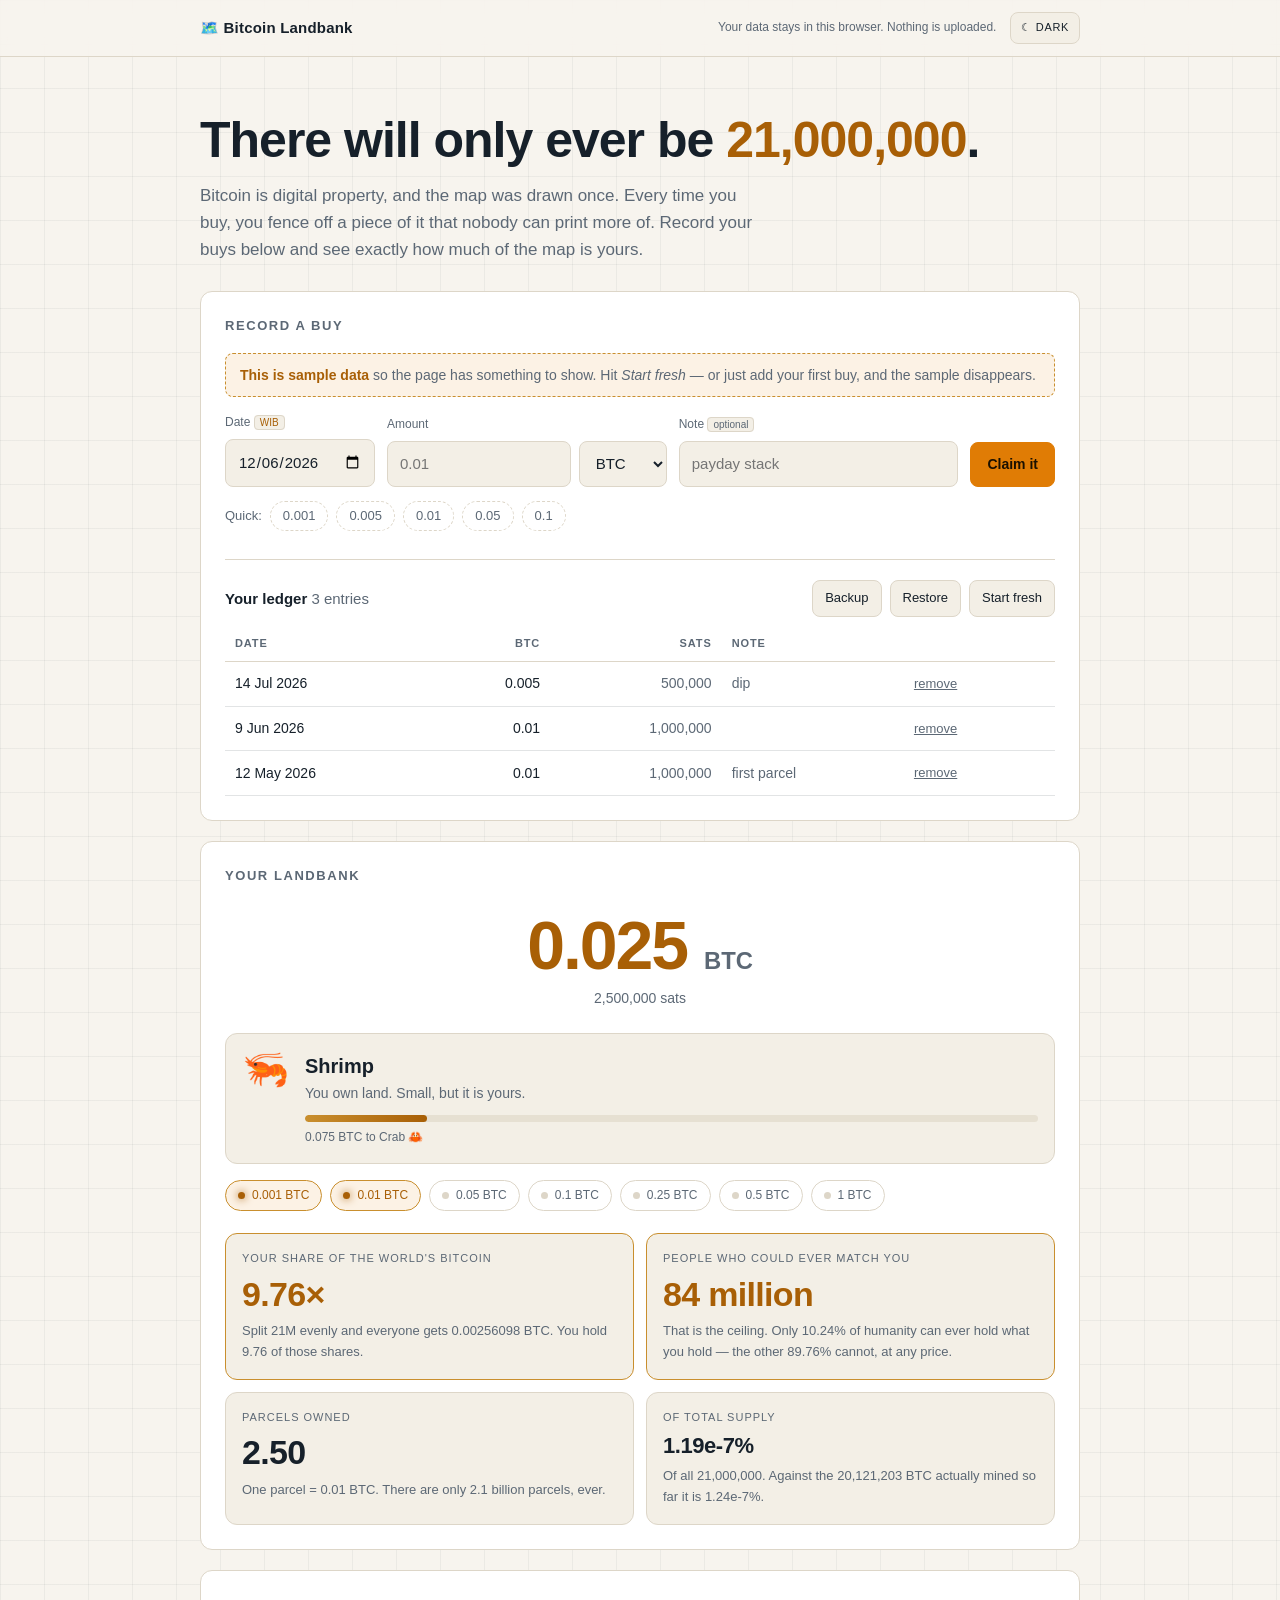
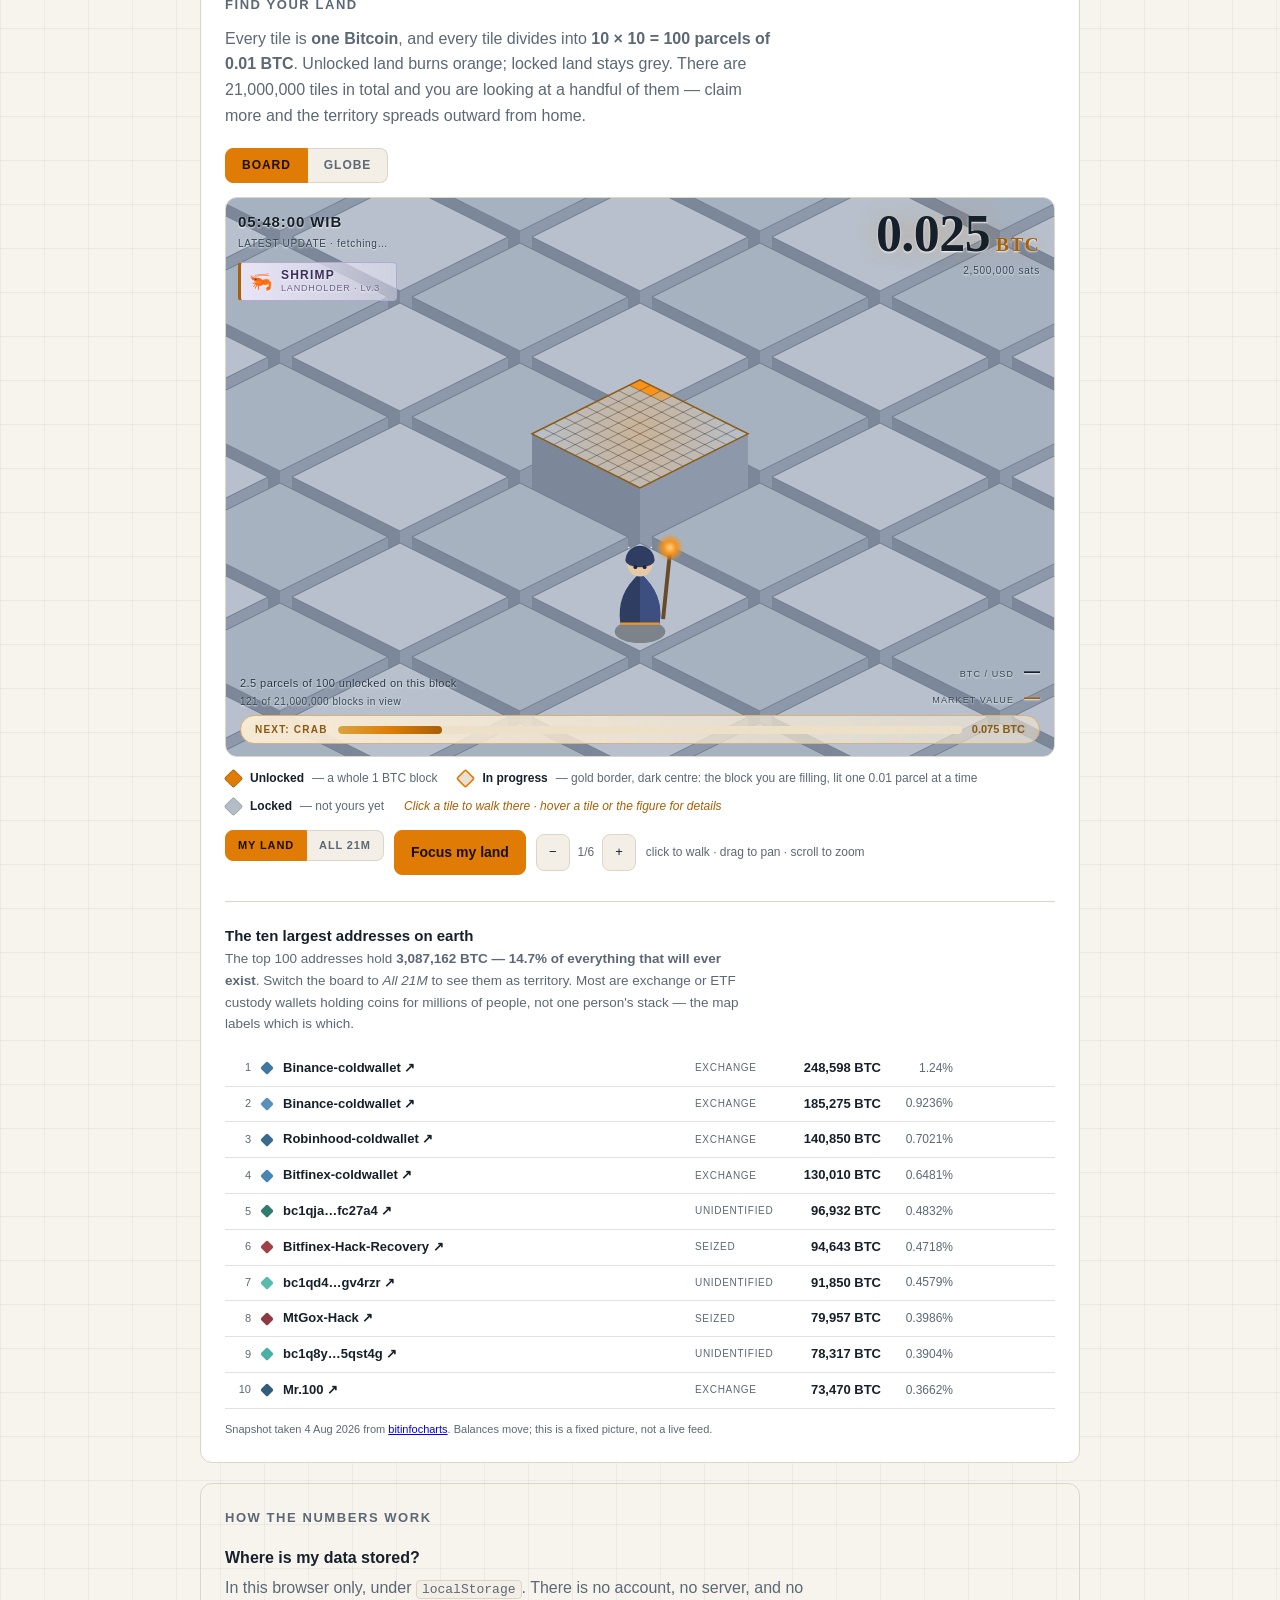
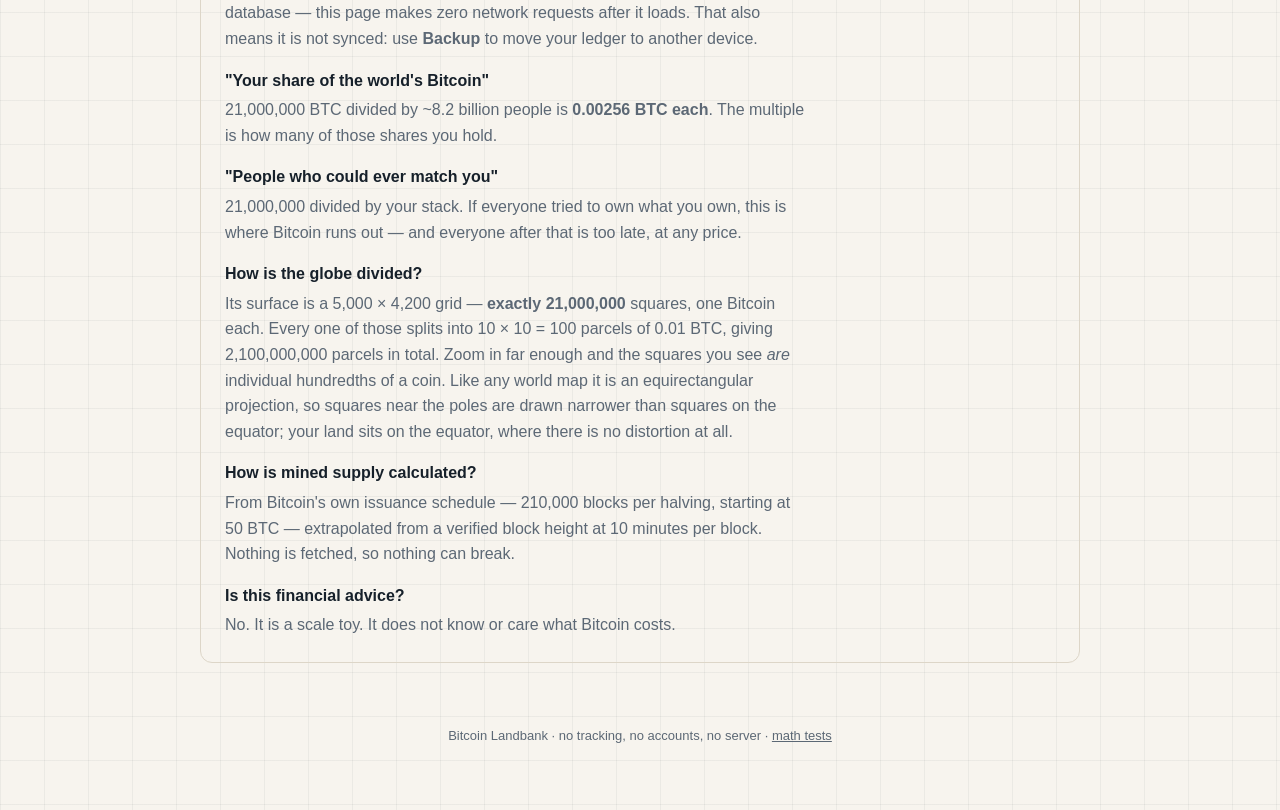
==== website/index.html @ d2ee51c7 "Make this a standalone program: the site now lives here Takes Bitcoin Land's site into this repo and" ====
<!DOCTYPE html>
<html lang="en">
<head>
<meta charset="utf-8">
<meta name="viewport" content="width=device-width, initial-scale=1">
<title>Bitcoin Landbank — how much of 21,000,000 is yours?</title>
<meta name="description" content="Record every Bitcoin buy and watch your landbank grow against the only 21 million that will ever exist. Your data never leaves your browser.">
<meta name="color-scheme" content="dark light">
<link rel="icon" href="data:image/svg+xml,<svg xmlns='http://www.w3.org/2000/svg' viewBox='0 0 100 100'><text y='.9em' font-size='90'>🗺️</text></svg>">
<script>
  /* Runs in <head>, before the stylesheet paints anything, so neither the site
     chrome nor the theme ever flashes and swaps.

     This is a standalone site. It owns its own theme key and answers to no
     host page. */
  (function () {
    var root = document.documentElement;
    var KEY = 'arcland-theme';
    root.dataset.themeKey = KEY;

    var saved = null;
    try { saved = localStorage.getItem(KEY); } catch (e) {}   // private mode throws
    if (saved !== 'light' && saved !== 'dark') {
      saved = (window.matchMedia &&
               window.matchMedia('(prefers-color-scheme: light)').matches)
        ? 'light' : 'dark';
    }
    root.setAttribute('data-theme', saved);
  })();
</script>
<link rel="stylesheet" href="style.css">
</head>
<body>

<header class="topbar">
  <div class="wrap topbar__inner">
    <span class="brand">🗺️ <strong>Bitcoin Landbank</strong></span>
    <span class="topbar__right">
      <span class="topbar__note">Your data stays in this browser. Nothing is uploaded.</span>
      <button id="theme-toggle" class="btn btn--ghost" type="button"
              aria-label="Switch between light and dark theme">☀ LIGHT</button>
    </span>
  </div>
</header>

<main class="wrap">

  <section class="hero">
    <h1>There will only ever be <span class="hl">21,000,000</span>.</h1>
    <p class="lede">
      Bitcoin is digital property, and the map was drawn once. Every time you buy,
      you fence off a piece of it that nobody can print more of. Record your buys
      below and see exactly how much of the map is yours.
    </p>
  </section>

  <div id="flash" class="flash" hidden role="status"></div>
  <div id="storage-warning" class="flash is-error" hidden>
    This browser is blocking storage, so entries will vanish on refresh. Use Backup to keep them.
  </div>

  <!-- ============================================================ ledger -->
  <section class="panel" aria-labelledby="h-record">
    <h2 id="h-record">Record a buy</h2>

    <div id="sample-banner" class="banner" hidden>
      <strong>This is sample data</strong> so the page has something to show.
      Hit <em>Start fresh</em> — or just add your first buy, and the sample disappears.
    </div>

    <form id="buy-form" class="buy-form" autocomplete="off">
      <div class="field">
        <label for="buy-date">Date <span class="tz">WIB</span></label>
        <input type="date" id="buy-date" required>
      </div>
      <div class="field field--amount">
        <label for="buy-amount">Amount</label>
        <div class="combo">
          <input type="number" id="buy-amount" step="any" min="0" placeholder="0.01" required>
          <select id="buy-unit" aria-label="Unit">
            <option value="btc">BTC</option>
            <option value="sats">sats</option>
          </select>
        </div>
      </div>
      <div class="field field--note">
        <label for="buy-note">Note <span class="opt">optional</span></label>
        <input type="text" id="buy-note" maxlength="120" placeholder="payday stack">
      </div>
      <button type="submit" class="btn btn--primary">Claim it</button>
    </form>

    <div class="quick">
      <span>Quick:</span>
      <button class="chip" data-quick="0.001">0.001</button>
      <button class="chip" data-quick="0.005">0.005</button>
      <button class="chip" data-quick="0.01">0.01</button>
      <button class="chip" data-quick="0.05">0.05</button>
      <button class="chip" data-quick="0.1">0.1</button>
    </div>

    <div class="ledger-head">
      <h3>Your ledger <span id="ledger-count" class="muted"></span></h3>
      <div class="ledger-actions">
        <button id="backup" class="btn btn--ghost">Backup</button>
        <label class="btn btn--ghost" for="restore">Restore</label>
        <input type="file" id="restore" accept="application/json,.json" hidden>
        <button id="start-fresh" class="btn btn--ghost btn--danger">Start fresh</button>
      </div>
    </div>

    <div class="table-scroll">
      <table class="ledger">
        <thead>
          <tr><th>Date</th><th class="num">BTC</th><th class="num">sats</th><th>Note</th><th></th></tr>
        </thead>
        <tbody id="ledger-body"></tbody>
      </table>
    </div>
  </section>

  <!-- ============================================================= stats -->
  <section class="panel" aria-labelledby="h-holdings">
    <h2 id="h-holdings">Your landbank</h2>

    <div class="total">
      <div class="total__btc"><span id="stat-btc">0</span> <span class="unit">BTC</span></div>
      <div class="total__sats" id="stat-sats">0 sats</div>
    </div>

    <div class="tier">
      <div class="tier__badge"><span id="tier-icon">🦠</span></div>
      <div class="tier__body">
        <div class="tier__name" id="tier-name">Plankton</div>
        <div class="tier__blurb" id="tier-blurb"></div>
        <div class="bar"><div class="bar__fill" id="tier-bar"></div></div>
        <div class="tier__next muted" id="tier-next"></div>
      </div>
    </div>

    <ul class="badges" id="badges"></ul>

    <div class="stats">
      <div class="stat stat--hero">
        <div class="stat__label">Your share of the world's Bitcoin</div>
        <div class="stat__value" id="stat-fairshare">—</div>
        <div class="stat__sub" id="stat-fairshare-sub"></div>
      </div>
      <div class="stat stat--hero">
        <div class="stat__label">People who could ever match you</div>
        <div class="stat__value" id="stat-owners">—</div>
        <div class="stat__sub" id="stat-owners-sub"></div>
      </div>
      <div class="stat">
        <div class="stat__label">Parcels owned</div>
        <div class="stat__value" id="stat-parcels">—</div>
        <div class="stat__sub" id="stat-parcels-sub"></div>
      </div>
      <div class="stat">
        <div class="stat__label">Of total supply</div>
        <div class="stat__value stat__value--small" id="stat-supply">—</div>
        <div class="stat__sub" id="stat-supply-sub"></div>
      </div>
    </div>
  </section>

  <!-- =============================================================== map -->
  <section class="panel" aria-labelledby="h-map">
    <h2 id="h-map">Find your land</h2>
    <p class="panel__lede">
      Every tile is <strong>one Bitcoin</strong>, and every tile divides into
      <strong>10 × 10 = 100 parcels of 0.01 BTC</strong>. Unlocked land burns orange;
      locked land stays grey. There are 21,000,000 tiles in total and you are looking
      at a handful of them — claim more and the territory spreads outward from home.
    </p>

    <div class="viewtabs" role="tablist" aria-label="Map view">
      <button id="view-board" class="viewtab is-on" role="tab" aria-selected="true">Board</button>
      <button id="view-globe" class="viewtab" role="tab" aria-selected="false">Globe</button>
    </div>

    <!-- ============================================ isometric board (default) -->
    <div class="board" id="board-view">
      <canvas id="iso-canvas" tabindex="0"
              aria-label="Isometric board of Bitcoin blocks with your unlocked land in orange"></canvas>

      <div class="hud hud--tl">
        <div class="hud__clock" id="hud-clock">--:--:-- WIB</div>
        <div class="hud__update" id="hud-update">LATEST UPDATE · fetching…</div>
        <div class="persona">
          <span class="persona__icon" id="hud-persona-icon">🦠</span>
          <span class="persona__text">
            <span class="persona__name" id="hud-persona-name">PLANKTON</span>
            <span class="persona__sub" id="hud-persona-sub">LANDHOLDER · Lv.1</span>
          </span>
        </div>
      </div>

      <div class="hud hud--tr">
        <div class="hud__btc"><span id="hud-btc">0</span><span class="hud__unit">BTC</span></div>
        <div class="hud__sats" id="hud-sats">0 sats</div>
      </div>

      <div class="hud hud--br">
        <div class="hud__row"><span class="hud__k">BTC / USD</span><span class="hud__v" id="hud-price">—</span></div>
        <div class="hud__row"><span class="hud__k">MARKET VALUE</span><span class="hud__v hud__v--gold" id="hud-value">—</span></div>
      </div>

      <div class="hud hud--bl">
        <div class="hud__unlocked" id="hud-unlocked"></div>
        <div class="hud__inview" id="hud-inview"></div>
      </div>

      <div class="gauge">
        <span class="gauge__label" id="hud-gauge-label">NEXT</span>
        <span class="gauge__track"><span class="gauge__fill" id="hud-gauge-fill"></span></span>
        <span class="gauge__val" id="hud-gauge-val">—</span>
      </div>

      <div class="tip" id="iso-tip" hidden role="tooltip"></div>

      <!-- Claim progress on Arc. aria-live so a screen reader hears the result
           of a transaction it cannot see happening. -->
      <div class="arc-toast" id="arc-toast" hidden role="status" aria-live="polite"></div>
    </div>

    <ul class="legend" id="legend-land">
      <li><span class="key key--full"></span><b>Unlocked</b> — a whole 1 BTC block</li>
      <li><span class="key key--partial"></span><b>In progress</b> — gold border, dark centre:
          the block you are filling, lit one 0.01 parcel at a time</li>
      <li><span class="key key--locked"></span><b>Locked</b> — not yours yet</li>
      <li class="legend__hint">Click a tile to walk there · hover a tile or the figure for details</li>
    </ul>

    <ul class="legend" id="legend-world" hidden>
      <li><span class="key" style="background:hsl(205 42% 44%)"></span><b>Exchange / custody</b></li>
      <li><span class="key" style="background:hsl(268 42% 44%)"></span><b>Fund or ETF</b></li>
      <li><span class="key" style="background:hsl(355 42% 44%)"></span><b>Seized / recovered</b></li>
      <li><span class="key" style="background:hsl(172 42% 44%)"></span><b>Unidentified</b></li>
      <li><span class="key key--locked"></span><b>Everyone else</b> — including you</li>
      <li><span class="key key--deed"></span><b>Claimed on Arc</b> — a deed on the map</li>
      <li><span class="key key--deed-mine"></span><b>Your deed</b></li>
      <li class="legend__hint">Click a coloured tile for that address · click open land to claim it on Arc
          — a deed records a tile and an address, never anyone's holdings</li>
    </ul>

    <div class="board__bar">
      <span class="viewtabs viewtabs--sm">
        <button id="scale-land" class="viewtab is-on" aria-pressed="true">My land</button>
        <button id="scale-world" class="viewtab" aria-pressed="false">All 21M</button>
      </span>
      <button id="iso-focus" class="btn btn--primary">Focus my land</button>
      <span class="zoomer" id="iso-zoomer">
        <button id="iso-zoom-out" class="btn btn--ghost" aria-label="Zoom out">−</button>
        <span class="zoomer__label" id="iso-zoom-label">1/6</span>
        <button id="iso-zoom-in" class="btn btn--ghost" aria-label="Zoom in">+</button>
      </span>
      <span class="globe__hint">click to walk · drag to pan · scroll to zoom</span>
    </div>

    <div class="whales">
      <h3 class="whales__h">The ten largest addresses on earth</h3>
      <p class="whales__lede">
        The top 100 addresses hold <strong>3,087,162 BTC — 14.7% of everything that will ever
        exist</strong>. Switch the board to <em>All 21M</em> to see them as territory. Most are
        exchange or ETF custody wallets holding coins for millions of people, not one person's
        stack — the map labels which is which.
      </p>
      <ol class="wl" id="whale-list"></ol>
      <p class="whales__src">
        Snapshot taken 4 Aug 2026 from
        <a href="https://bitinfocharts.com/top-100-richest-bitcoin-addresses.html"
           target="_blank" rel="noopener noreferrer">bitinfocharts</a>.
        Balances move; this is a fixed picture, not a live feed.
      </p>
    </div>

    <!-- ==================================================== globe (optional) -->
    <p id="globe-error" class="flash is-error" hidden></p>

    <div class="globe" id="globe-stage" hidden>
      <canvas id="globe-canvas" tabindex="0"
              aria-label="3D globe of the 21,000,000 Bitcoin supply with your land marked in gold"></canvas>
      <div class="globe__hud" id="globe-hud"></div>
    </div>

    <div class="globe__bar" id="globe-controls" hidden>
      <button id="globe-fly" class="btn btn--primary">Fly to my land</button>
      <button id="globe-reset" class="btn btn--ghost">Back to orbit</button>
      <span class="globe__hint">drag to spin · scroll to zoom · arrow keys work too</span>
    </div>
    <p class="map__found" id="globe-found" hidden>
      🚩 Touchdown. Those gold squares are yours — every dim one around them belongs
      to somebody else, or to nobody yet.
    </p>

    <!-- Flat fallback, shown only when WebGL2 is unavailable. -->
    <div class="map" id="map-fallback" hidden>
      <div class="map__stage" id="map-stage">
        <svg id="map-svg" viewBox="0 0 100 100" role="img"
             aria-label="Grid map of the Bitcoin supply with your holding highlighted"></svg>
      </div>
      <p class="map__caption" id="map-caption"></p>
      <p class="map__found" id="map-found" hidden>🚩 That bright square is yours.</p>
      <button id="map-run" class="btn btn--primary">Locate my land</button>
    </div>
  </section>

  <section class="panel panel--quiet">
    <h2>How the numbers work</h2>
    <dl class="faq">
      <dt>Where is my data stored?</dt>
      <dd>In this browser only, under <code>localStorage</code>. There is no account, no
          server, and no database — this page makes zero network requests after it loads.
          That also means it is not synced: use <strong>Backup</strong> to move your ledger
          to another device.</dd>
      <dt>"Your share of the world's Bitcoin"</dt>
      <dd>21,000,000 BTC divided by ~8.2 billion people is <strong>0.00256 BTC each</strong>.
          The multiple is how many of those shares you hold.</dd>
      <dt>"People who could ever match you"</dt>
      <dd>21,000,000 divided by your stack. If everyone tried to own what you own, this is
          where Bitcoin runs out — and everyone after that is too late, at any price.</dd>
      <dt>How is the globe divided?</dt>
      <dd>Its surface is a 5,000 × 4,200 grid — <strong>exactly 21,000,000</strong> squares,
          one Bitcoin each. Every one of those splits into 10 × 10 = 100 parcels of 0.01 BTC,
          giving 2,100,000,000 parcels in total. Zoom in far enough and the squares you see
          <em>are</em> individual hundredths of a coin. Like any world map it is an
          equirectangular projection, so squares near the poles are drawn narrower than
          squares on the equator; your land sits on the equator, where there is no
          distortion at all.</dd>
      <dt>How is mined supply calculated?</dt>
      <dd>From Bitcoin's own issuance schedule — 210,000 blocks per halving, starting at 50
          BTC — extrapolated from a verified block height at 10 minutes per block. Nothing
          is fetched, so nothing can break.</dd>
      <dt>Is this financial advice?</dt>
      <dd>No. It is a scale toy. It does not know or care what Bitcoin costs.</dd>
    </dl>
  </section>
</main>

<footer class="footer wrap">
  <p>Bitcoin Landbank · no tracking, no accounts, no server · <a href="tests.html">math tests</a></p>
</footer>

<script src="whales.js"></script>
<script src="app.js"></script>
<script src="price.js"></script>
<!-- arc.js before iso.js: the board's world view calls into the Arc helpers. -->
<script src="arc.js"></script>
<script src="iso.js"></script>
<script src="globe.js"></script>
</body>
</html>
---- website/style.css ----
/* Bitcoin Landbank — a "land survey" look: paper grid, plotted parcels, one warm
   signal colour reserved exclusively for land that is yours.

   Two themes. Dark is a survey drawn on slate; light is the same survey on paper.
   The rule that governs both: gold NEVER appears except where land is yours, so
   every other colour has to stay neutral in either theme. Nothing here is a plain
   inversion — on paper the locked tiles get darker (not lighter) so the gold still
   reads as the lit thing on the board.

   Every themed value is a variable. A raw hex below the :root blocks is a bug:
   it will look right in one theme and wrong in the other. The canvas board
   (iso.js) and the globe (globe.js) carry their own palettes keyed to the same
   `data-theme` attribute, since they paint pixels rather than style boxes. */

:root {
  --bg:        #0c1116;
  --panel:     #131a21;
  --panel-2:   #182029;
  --line:      #26313c;
  --text:      #e6edf3;
  --muted:     #8b9aa8;
  --gold:      #f7931a;   /* Bitcoin orange — only ever means "yours" */
  --gold-solid:#f7931a;   /* gold as a FILL; --gold is gold as ink */
  --on-gold:   #1a1000;   /* text sitting on a gold fill */
  --gold-dim:  #7a4a0d;
  --green:     #3fb950;
  --red:       #f85149;
  --radius:    12px;
  /* Native widgets — the date picker, the unit <select>, scrollbars — are drawn
     by the OS and ignore every variable above. This is the only thing that
     makes them follow the theme. */
  color-scheme: dark;

  --grid:      rgba(255,255,255,.018);
  --topbar-bg: rgba(12,17,22,.85);
  --ok-bg:     rgba(63,185,80,.08);
  --err-bg:    rgba(248,81,73,.08);
  --gold-bg:   rgba(247,147,26,.06);
  --rule:      rgba(38,49,60,.5);
  --rule-2:    rgba(38,49,60,.55);
  --track:     #0d1319;

  --board-bg:  radial-gradient(120% 90% at 50% 20%, #16202b 0%, #0a0f14 70%, #070b0f 100%);
  --hud-shadow:      0 1px 3px rgba(0,0,0,.85);
  --hud-shadow-big:  0 2px 10px rgba(0,0,0,.9), 0 0 26px rgba(247,147,26,.32);
  --hud-strong:      #fff;
  --hud-soft:        #cfe0ee;
  /* HUD secondary text sits over the BOARD TILES, not over the page background,
     so it cannot use --muted: on paper the tiles are mid-grey and --muted
     disappears into them. */
  --hud-muted:       #8b9aa8;

  --plate-bg:   linear-gradient(90deg, rgba(28,22,48,.92), rgba(28,22,48,.35));
  --plate-line: #4a3d6b;
  --plate-name: #efe6ff;
  --plate-sub:  #a294c4;

  --gauge-bg:    linear-gradient(90deg, rgba(58,40,16,.95), rgba(58,40,16,.55));
  --gauge-line:  #6d5323;
  --gauge-label: #f2c98a;
  --gauge-track: #241a09;
  --gauge-from:  #8a5a10;
  --gauge-to:    #ffd08a;
  --gauge-val:   #ffd08a;

  --tip-bg:     rgba(10,14,19,.97);
  --tip-shadow: 0 10px 30px rgba(0,0,0,.6);

  --key-full-line:   #ffc978;
  --key-partial:     #2a323d;
  --key-locked:      #465061;
  --key-locked-line: #4d5a69;

  /* Arc deeds. Must match deedTop / deedEdge in iso.js isoPalette('dark'). */
  --key-deed:           #2f6675;
  --key-deed-line:      #7fdbe8;
  --key-deed-mine:      #48b0c6;
  --key-deed-mine-line: #c8f4ff;
  --arc-toast-bg:       rgba(10,14,19,.97);

  --globe-bg:     #05080b;
  --globe-hud-bg: rgba(5,8,11,.66);

  --map-stage:  #0a0e12;
  --cell:       #161d25;
  --cell-line:  #1e2831;
  --cell-target:#1d2530;
}

/* Light — the survey on paper. Warm off-white rather than pure #fff, so the
   orange stays a signal instead of vibrating against the background. */
:root[data-theme="light"] {
  --bg:        #f7f4ee;
  --panel:     #ffffff;
  --panel-2:   #f3efe6;
  --line:      #ddd6c8;
  --text:      #16202a;
  --muted:     #5c6875;
  --gold:      #a85f06;   /* gold as ink: passes contrast on paper */
  --gold-solid:#e07c05;   /* gold as fill: still unmistakably Bitcoin orange */
  --on-gold:   #1a1000;
  --gold-dim:  #c98f2e;
  --green:     #1a7f37;
  --red:       #cf222e;
  color-scheme: light;

  --grid:      rgba(22,32,42,.05);
  --topbar-bg: rgba(247,244,238,.85);
  --ok-bg:     rgba(26,127,55,.10);
  --err-bg:    rgba(207,34,46,.08);
  --gold-bg:   rgba(224,124,5,.10);
  --rule:      rgba(22,32,42,.12);
  --rule-2:    rgba(22,32,42,.13);
  --track:     #e6e0d2;

  /* Paper, lit from the same top-centre direction as the dark board. */
  --board-bg:  radial-gradient(120% 90% at 50% 20%, #fffdf8 0%, #efe9dc 70%, #e4dccb 100%);
  --hud-shadow:      0 1px 2px rgba(255,255,255,.9);
  --hud-shadow-big:  0 1px 2px rgba(255,255,255,.95), 0 0 22px rgba(224,124,5,.28);
  --hud-strong:      #16202a;
  --hud-soft:        #253647;
  --hud-muted:       #334455;

  --plate-bg:   linear-gradient(90deg, rgba(236,231,248,.95), rgba(236,231,248,.45));
  --plate-line: #b3a8d0;
  --plate-name: #3b2f5c;
  --plate-sub:  #6a5e8c;

  --gauge-bg:    linear-gradient(90deg, rgba(250,236,213,.96), rgba(250,236,213,.55));
  --gauge-line:  #d9b273;
  --gauge-label: #8a5a10;
  --gauge-track: #ece0c8;
  --gauge-from:  #d9a441;
  --gauge-to:    #a85f06;
  --gauge-val:   #8a5a10;

  --tip-bg:     rgba(255,253,248,.98);
  --tip-shadow: 0 10px 30px rgba(22,32,42,.18);

  --key-full-line:   #8a5a10;
  --key-partial:     #e8e1d3;
  --key-locked:      #b3bcc7;
  --key-locked-line: #8f9aa7;

  /* Arc deeds on paper. Like gold, the fill barely moves and the EDGE flips
     from a highlight to a shadow. Must match isoPalette('light') in iso.js. */
  --key-deed:           #6fa8b8;
  --key-deed-line:      #2a5f6b;
  --key-deed-mine:      #2f93aa;
  --key-deed-mine-line: #0e3b46;
  --arc-toast-bg:       rgba(255,253,248,.98);

  /* The globe is Earth seen from orbit and it lights with the page — see the
     matching uLight branch in globe.js. */
  --globe-bg:     #dfe7ef;
  --globe-hud-bg: rgba(255,255,255,.72);

  --map-stage:  #f3efe6;
  --cell:       #d8d2c4;
  --cell-line:  #c3bcaa;
  --cell-target:#ece5d6;
}

* { box-sizing: border-box; }

/* A class selector like `.legend { display: flex }` outranks the UA's
   `[hidden] { display: none }`, so anything hidden from JS stays on screen.
   This is the defensive fix; without it every toggle in the page silently fails. */
[hidden] { display: none !important; }

html { -webkit-text-size-adjust: 100%; }

body {
  margin: 0;
  background: var(--bg);
  /* faint survey grid, so the page itself reads as plotted land */
  background-image:
    linear-gradient(var(--grid) 1px, transparent 1px),
    linear-gradient(90deg, var(--grid) 1px, transparent 1px);
  background-size: 44px 44px;
  color: var(--text);
  font: 16px/1.6 ui-sans-serif, -apple-system, "Segoe UI", Roboto, Helvetica, Arial, sans-serif;
}

.wrap { max-width: 920px; margin: 0 auto; padding: 0 20px; }

/* -------------------------------------------------------------- topbar */

.topbar {
  border-bottom: 1px solid var(--line);
  background: var(--topbar-bg);
  backdrop-filter: blur(8px);
  position: sticky; top: 0; z-index: 10;
}
.topbar__inner {
  display: flex; align-items: center; justify-content: space-between;
  gap: 12px; padding-top: 12px; padding-bottom: 12px;
}
.brand { font-size: 15px; letter-spacing: .2px; }
.topbar__right { display: flex; align-items: center; gap: 14px; }
.topbar__note { font-size: 12px; color: var(--muted); }
#theme-toggle { letter-spacing: .06em; font-size: 11px; padding: 6px 10px; }

/* ---------------------------------------------------------------- hero */

.hero { padding: 56px 0 28px; }
.hero h1 {
  margin: 0 0 14px;
  font-size: clamp(30px, 6vw, 50px);
  line-height: 1.1; letter-spacing: -.02em;
}
.hl { color: var(--gold); font-variant-numeric: tabular-nums; }
.lede { margin: 0; max-width: 60ch; color: var(--muted); font-size: 17px; }

/* --------------------------------------------------------------- panels */

.panel {
  background: var(--panel);
  border: 1px solid var(--line);
  border-radius: var(--radius);
  padding: 24px;
  margin: 0 0 20px;
}
.panel--quiet { background: transparent; }
.panel h2 {
  margin: 0 0 16px;
  font-size: 13px; font-weight: 600;
  text-transform: uppercase; letter-spacing: .12em;
  color: var(--muted);
}
.panel h3 { margin: 0; font-size: 15px; }
.panel__lede { margin: -6px 0 20px; color: var(--muted); max-width: 62ch; }

/* ---------------------------------------------------------------- forms */

.buy-form {
  display: grid;
  grid-template-columns: 150px 1fr 1fr auto;
  gap: 12px; align-items: end;
}
.field { display: flex; flex-direction: column; gap: 6px; min-width: 0; }
.field label { font-size: 12px; color: var(--muted); }
.tz, .opt {
  font-size: 10px; padding: 1px 5px; border-radius: 4px;
  background: var(--panel-2); border: 1px solid var(--line);
}
.tz { color: var(--gold); }

input[type="date"], input[type="number"], input[type="text"], select {
  background: var(--panel-2);
  border: 1px solid var(--line);
  color: var(--text);
  border-radius: 8px;
  padding: 10px 12px;
  font: inherit; font-size: 15px;
  min-width: 0; width: 100%;
}
input:focus, select:focus, button:focus-visible, label.btn:focus-within {
  outline: 2px solid var(--gold); outline-offset: 1px;
}
.combo { display: flex; gap: 8px; }
.combo select { width: 88px; flex: none; }

.btn {
  font: inherit; font-size: 14px; font-weight: 600;
  padding: 10px 16px; border-radius: 8px;
  border: 1px solid var(--line); background: var(--panel-2); color: var(--text);
  cursor: pointer; white-space: nowrap;
}
.btn:hover { border-color: var(--muted); }
.btn--primary { background: var(--gold-solid); border-color: var(--gold-solid); color: var(--on-gold); }
.btn--primary:hover { filter: brightness(1.08); }
.btn--ghost { font-weight: 500; font-size: 13px; padding: 7px 12px; }
.btn--danger:hover { border-color: var(--red); color: var(--red); }

.quick {
  display: flex; align-items: center; flex-wrap: wrap;
  gap: 8px; margin-top: 14px; font-size: 13px; color: var(--muted);
}
.chip {
  font: inherit; font-size: 13px;
  background: transparent; border: 1px dashed var(--line);
  color: var(--muted); border-radius: 999px; padding: 4px 12px; cursor: pointer;
}
.chip:hover { border-color: var(--gold); color: var(--gold); border-style: solid; }

/* --------------------------------------------------------------- banners */

.flash {
  border: 1px solid var(--green); border-radius: 8px;
  padding: 10px 14px; margin-bottom: 16px; font-size: 14px;
  background: var(--ok-bg);
}
.flash.is-error { border-color: var(--red); background: var(--err-bg); }
.banner {
  border: 1px dashed var(--gold-dim); border-radius: 8px;
  background: var(--gold-bg);
  padding: 10px 14px; margin-bottom: 16px; font-size: 14px; color: var(--muted);
}
.banner strong { color: var(--gold); }

/* ---------------------------------------------------------------- ledger */

.ledger-head {
  display: flex; align-items: center; justify-content: space-between;
  flex-wrap: wrap; gap: 10px; margin: 28px 0 10px;
  padding-top: 20px; border-top: 1px solid var(--line);
}
.ledger-actions { display: flex; gap: 8px; flex-wrap: wrap; }

/* Wide content scrolls inside its own box; the page body never scrolls sideways. */
.table-scroll { overflow-x: auto; }
.ledger { width: 100%; border-collapse: collapse; font-size: 14px; }
.ledger th {
  text-align: left; font-size: 11px; text-transform: uppercase;
  letter-spacing: .08em; color: var(--muted); font-weight: 600;
  padding: 8px 10px; border-bottom: 1px solid var(--line);
}
.ledger td { padding: 10px; border-bottom: 1px solid var(--rule); }
.ledger .num { text-align: right; font-variant-numeric: tabular-nums; }
.ledger .note { color: var(--muted); max-width: 220px; }
.ledger .empty { text-align: center; color: var(--muted); padding: 28px 10px; }
.muted { color: var(--muted); font-weight: 400; }
.link-btn {
  background: none; border: 0; color: var(--muted);
  font: inherit; font-size: 13px; cursor: pointer; text-decoration: underline;
}
.link-btn:hover { color: var(--red); }

/* ----------------------------------------------------------------- total */

.total { text-align: center; padding: 8px 0 24px; }
.total__btc {
  font-size: clamp(40px, 10vw, 68px); font-weight: 700;
  letter-spacing: -.03em; line-height: 1;
  color: var(--gold); font-variant-numeric: tabular-nums;
  overflow-wrap: anywhere;
}
.total__btc .unit { font-size: .35em; color: var(--muted); font-weight: 600; letter-spacing: 0; }
.total__sats { color: var(--muted); font-size: 14px; margin-top: 8px; font-variant-numeric: tabular-nums; }

/* ------------------------------------------------------------------ tier */

.tier {
  display: flex; gap: 16px; align-items: flex-start;
  background: var(--panel-2); border: 1px solid var(--line);
  border-radius: var(--radius); padding: 16px; margin-bottom: 16px;
}
.tier__badge { font-size: 38px; line-height: 1; }
.tier__body { flex: 1; min-width: 0; }
.tier__name { font-size: 20px; font-weight: 700; }
.tier__blurb { color: var(--muted); font-size: 14px; margin-bottom: 10px; }
.tier__next { font-size: 12px; margin-top: 6px; }
.bar { height: 7px; background: var(--track); border-radius: 999px; overflow: hidden; }
.bar__fill {
  height: 100%; width: 0;
  background: linear-gradient(90deg, var(--gold-dim), var(--gold));
  border-radius: 999px; transition: width .6s cubic-bezier(.2,.8,.2,1);
}

.badges {
  list-style: none; display: flex; flex-wrap: wrap;
  gap: 8px; padding: 0; margin: 0 0 22px;
}
.badge {
  display: flex; align-items: center; gap: 7px;
  font-size: 12px; color: var(--muted);
  border: 1px solid var(--line); border-radius: 999px; padding: 5px 12px;
  font-variant-numeric: tabular-nums;
}
.badge__dot {
  width: 7px; height: 7px; border-radius: 50%;
  background: var(--line);
}
.badge.is-hit { color: var(--gold); border-color: var(--gold-dim); background: var(--gold-bg); }
.badge.is-hit .badge__dot { background: var(--gold); box-shadow: 0 0 8px var(--gold); }

/* ----------------------------------------------------------------- stats */

.stats { display: grid; grid-template-columns: 1fr 1fr; gap: 12px; }
.stat {
  background: var(--panel-2); border: 1px solid var(--line);
  border-radius: var(--radius); padding: 16px;
}
.stat--hero { border-color: var(--gold-dim); }
.stat__label {
  font-size: 11px; text-transform: uppercase; letter-spacing: .09em;
  color: var(--muted); margin-bottom: 8px;
}
.stat__value {
  font-size: 34px; font-weight: 700; line-height: 1.1;
  letter-spacing: -.02em; font-variant-numeric: tabular-nums;
  overflow-wrap: anywhere;
}
.stat--hero .stat__value { color: var(--gold); }
.stat__value--small { font-size: 22px; }
.stat__sub { font-size: 13px; color: var(--muted); margin-top: 8px; }

/* ------------------------------------------------------ board + RPG HUD */

.viewtabs { display: inline-flex; gap: 0; margin-bottom: 14px; }
.viewtab {
  font: inherit; font-size: 12px; font-weight: 600;
  letter-spacing: .08em; text-transform: uppercase;
  padding: 7px 16px; cursor: pointer;
  background: var(--panel-2); color: var(--muted);
  border: 1px solid var(--line);
}
.viewtab:first-child { border-radius: 8px 0 0 8px; }
.viewtab:last-child { border-radius: 0 8px 8px 0; border-left: 0; }
.viewtab.is-on { background: var(--gold-solid); border-color: var(--gold-solid); color: var(--on-gold); }

.board {
  position: relative;
  border: 1px solid var(--line);
  border-radius: var(--radius);
  /* A cool slate backdrop so the orange reads as light rather than as paint. */
  background: var(--board-bg);
  overflow: hidden;
  height: clamp(360px, 62vw, 560px);
}
#iso-canvas { display: block; width: 100%; height: 100%; cursor: grab; touch-action: none; }
#iso-canvas:active { cursor: grabbing; }
#iso-canvas:focus-visible { outline: 2px solid var(--gold); outline-offset: -2px; }

/* The HUD floats over the board and never intercepts a drag. */
.hud {
  position: absolute; pointer-events: none;
  font-variant-numeric: tabular-nums;
  text-shadow: var(--hud-shadow);
}
.hud--tl { top: 12px; left: 12px; }
.hud--tr { top: 10px; right: 14px; text-align: right; }
.hud--br { bottom: 46px; right: 14px; text-align: right; }
.hud--bl { bottom: 46px; left: 14px; }

.hud__clock {
  font-size: 15px; font-weight: 700; color: var(--text);
  letter-spacing: .06em;
}
.hud__update {
  font-size: 10px; color: var(--hud-muted);
  letter-spacing: .07em; margin-top: 2px;
}

.persona {
  display: flex; align-items: center; gap: 8px; margin-top: 10px;
  background: var(--plate-bg);
  border: 1px solid var(--plate-line); border-left: 3px solid var(--gold);
  border-radius: 4px; padding: 5px 16px 5px 8px;
}
.persona__icon { font-size: 19px; line-height: 1; }
.persona__text { display: flex; flex-direction: column; line-height: 1.25; }
.persona__name { font-size: 12px; font-weight: 700; letter-spacing: .1em; color: var(--plate-name); }
.persona__sub { font-size: 9px; letter-spacing: .09em; color: var(--plate-sub); }

/* The big number, in the reference's serif display style. */
.hud__btc {
  font-family: Georgia, "Times New Roman", serif;
  font-size: clamp(30px, 6.5vw, 52px); font-weight: 700;
  color: var(--hud-strong); line-height: 1; letter-spacing: -.01em;
  text-shadow: var(--hud-shadow-big);
}
.hud__unit {
  font-size: .38em; color: var(--gold);
  margin-left: .28em; letter-spacing: .06em; font-family: inherit;
}
.hud__sats { font-size: 10px; color: var(--hud-muted); letter-spacing: .08em; margin-top: 3px; }

.hud__row { display: flex; align-items: baseline; justify-content: flex-end; gap: 10px; }
.hud__k { font-size: 9px; letter-spacing: .12em; color: var(--hud-muted); }
.hud__v { font-size: 16px; font-weight: 700; color: var(--text); }
.hud__v--gold { color: var(--gold); }

.hud__unlocked { font-size: 11px; color: var(--hud-soft); letter-spacing: .04em; }
.hud__inview { font-size: 10px; color: var(--hud-muted); letter-spacing: .05em; margin-top: 2px; }

/* Bottom gauge, after the reference's BONUS GAUGE. */
.gauge {
  position: absolute; left: 14px; right: 14px; bottom: 12px;
  display: flex; align-items: center; gap: 10px;
  pointer-events: none;
  background: var(--gauge-bg);
  border: 1px solid var(--gauge-line); border-radius: 999px;
  padding: 5px 14px;
}
.gauge__label { font-size: 10px; font-weight: 700; letter-spacing: .12em; color: var(--gauge-label); white-space: nowrap; }
.gauge__track { flex: 1; height: 8px; background: var(--gauge-track); border-radius: 999px; overflow: hidden; }
.gauge__fill {
  display: block; height: 100%; width: 0;
  background: linear-gradient(90deg, var(--gauge-from), var(--gold-solid), var(--gauge-to));
  border-radius: 999px; transition: width .5s cubic-bezier(.2,.8,.2,1);
}
.gauge__val { font-size: 11px; font-weight: 700; color: var(--gauge-val); white-space: nowrap; }

/* ------------------------------------------------------- tooltip + legend */

.tip {
  position: absolute; z-index: 5; pointer-events: none;
  min-width: 210px; max-width: 300px;
  background: var(--tip-bg);
  border: 1px solid var(--gold-dim); border-radius: 8px;
  padding: 11px 13px;
  box-shadow: var(--tip-shadow);
  font-size: 12px; line-height: 1.45; color: var(--text);
}
.tip__head {
  display: flex; align-items: center; gap: 8px;
  font-size: 11px; letter-spacing: .1em; color: var(--muted);
}
.tip__head--gold { color: var(--gold); }
.tip__head b { color: inherit; }
.tip__icon { font-size: 20px; }
.tip__sub { font-size: 10px; letter-spacing: .06em; color: var(--muted); }
.tip__big {
  font-family: Georgia, serif; font-size: 24px; font-weight: 700;
  color: var(--gold); margin: 6px 0 1px; line-height: 1;
}
.tip__big span { font-size: .45em; color: var(--muted); }
.tip__p { margin: 8px 0 0; color: var(--hud-soft); font-size: 11.5px; }
.tip__p b { color: var(--gold); }
.tip__tbl { width: 100%; border-collapse: collapse; margin-top: 8px; font-size: 11px; }
.tip__tbl th {
  text-align: left; font-weight: 500; color: var(--muted);
  padding: 2px 0; white-space: nowrap;
}
.tip__tbl td { text-align: right; padding: 2px 0; font-variant-numeric: tabular-nums; }
.tip__empty { text-align: center !important; color: var(--muted); padding: 8px 0 !important; }

/* Claim progress. Sits over the board, bottom-centre, out of the HUD's way. */
.arc-toast {
  position: absolute; z-index: 6; left: 50%; bottom: 14px;
  transform: translateX(-50%);
  max-width: min(440px, calc(100% - 32px));
  background: var(--arc-toast-bg);
  border: 1px solid var(--gold-dim); border-radius: 8px;
  padding: 9px 14px;
  box-shadow: var(--tip-shadow);
  font-size: 12px; line-height: 1.45; color: var(--text);
  text-align: center;
}
.arc-toast[hidden] { display: none; }

.legend {
  list-style: none; margin: 12px 0 0; padding: 0;
  display: flex; flex-wrap: wrap; gap: 8px 20px;
  font-size: 12px; color: var(--muted);
}
.legend li { display: flex; align-items: center; gap: 8px; }
.legend b { color: var(--text); font-weight: 600; }
.legend__hint { color: var(--gold); font-style: italic; }
.key {
  width: 17px; height: 17px; flex: none; border-radius: 3px;
  transform: rotate(45deg) scale(.82);       /* read as a board tile, not a box */
}
.key--full { background: var(--gold-solid); border: 1px solid var(--key-full-line); }
.key--partial { background: var(--key-partial); border: 2px solid var(--gold-solid); }
.key--locked { background: var(--key-locked); border: 1px solid var(--key-locked-line); }
/* Deeds claimed on Arc. Cool on purpose — gold means Bitcoin you own, and a
   deed says nothing about anybody's holdings, so the two must never blur. */
.key--deed { background: var(--key-deed); border: 1px solid var(--key-deed-line); }
.key--deed-mine { background: var(--key-deed-mine); border: 2px solid var(--key-deed-mine-line); }

.tip__addr { font-family: var(--mono, ui-monospace, Menlo, monospace); font-size: 10.5px; }
.tip__click {
  margin: 9px 0 0; padding-top: 8px; border-top: 1px solid var(--line);
  font-size: 10.5px; letter-spacing: .05em; color: var(--gold);
}

/* --------------------------------------------------------- whale list */

.whales { margin-top: 26px; padding-top: 22px; border-top: 1px solid var(--line); }
.whales__h { margin: 0 0 8px; font-size: 15px; }
.whales__lede { margin: 0 0 16px; color: var(--muted); font-size: 13.5px; max-width: 70ch; }
.whales__src { margin: 12px 0 0; font-size: 11px; color: var(--muted); }

.wl { list-style: none; margin: 0; padding: 0; }
.wl__row {
  display: grid;
  grid-template-columns: 26px 12px minmax(0, 1fr) 84px 92px 62px 92px;
  align-items: center; gap: 10px;
  padding: 7px 0; border-bottom: 1px solid var(--rule-2);
  font-size: 13px; font-variant-numeric: tabular-nums;
}
.wl__rank { color: var(--muted); font-size: 11px; text-align: right; }
.wl__sw { width: 12px; height: 12px; border-radius: 2px; transform: rotate(45deg) scale(.8); }
.wl__name {
  color: var(--text); text-decoration: none; font-weight: 600;
  overflow: hidden; text-overflow: ellipsis; white-space: nowrap;
}
.wl__name:hover { color: var(--gold); text-decoration: underline; }
.wl__kind { font-size: 10px; letter-spacing: .07em; text-transform: uppercase; color: var(--muted); }
.wl__btc { text-align: right; font-weight: 600; }
.wl__pct { text-align: right; color: var(--muted); font-size: 12px; }
.wl__usd { text-align: right; color: var(--gold); font-size: 12px; }

@media (max-width: 700px) {
  .wl__row { grid-template-columns: 22px 12px minmax(0,1fr) 88px; gap: 8px; }
  .wl__kind, .wl__pct, .wl__usd { display: none; }
}

.viewtabs--sm .viewtab { padding: 6px 12px; font-size: 11px; }

.board__bar { display: flex; align-items: center; flex-wrap: wrap; gap: 10px; margin-top: 14px; }
.zoomer { display: inline-flex; align-items: center; gap: 8px; }
.zoomer__label { font-size: 12px; color: var(--muted); font-variant-numeric: tabular-nums; }

@media (prefers-reduced-motion: reduce) { .gauge__fill { transition: none; } }

@media (max-width: 620px) {
  .hud--br, .hud--bl { bottom: 42px; }
  .hud__inview { display: none; }
  .persona { padding-right: 10px; }
}

/* ----------------------------------------------------------------- globe */

.globe {
  position: relative;
  border: 1px solid var(--line);
  border-radius: var(--radius);
  background: var(--globe-bg);
  overflow: hidden;
  /* Tall enough that a tilted horizon has somewhere to sit, but never so tall it
     pushes the controls off a phone screen. */
  height: clamp(320px, 56vw, 520px);
}
#globe-canvas {
  display: block;
  width: 100%; height: 100%;
  cursor: grab;
  touch-action: none;          /* the canvas handles its own drag and pinch */
}
#globe-canvas:active { cursor: grabbing; }
#globe-canvas:focus-visible { outline: 2px solid var(--gold); outline-offset: -2px; }

.globe__hud {
  position: absolute; left: 12px; bottom: 12px; right: 12px;
  font-size: 12px; color: var(--muted);
  background: var(--globe-hud-bg);
  border: 1px solid var(--line); border-radius: 8px;
  padding: 6px 10px;
  backdrop-filter: blur(4px);
  pointer-events: none;
}

.globe__bar {
  display: flex; align-items: center; flex-wrap: wrap;
  gap: 10px; margin-top: 14px;
}
.globe__hint { font-size: 12px; color: var(--muted); }

/* ------------------------------------------------------------------- map */

.map { text-align: center; }
.map__stage {
  max-width: 460px; margin: 0 auto 16px;
  border: 1px solid var(--line); border-radius: var(--radius);
  background: var(--map-stage); padding: 10px; overflow: hidden;
}
.map__stage svg { display: block; width: 100%; height: auto; }

/* Each level "lands" by easing out of a zoom, so consecutive frames read as one
   continuous descent rather than as separate pictures. */
.map__stage.is-zooming svg { animation: land .9s cubic-bezier(.16,.9,.3,1); }
@keyframes land {
  from { transform: scale(2.6); opacity: .15; }
  to   { transform: scale(1);   opacity: 1; }
}
@media (prefers-reduced-motion: reduce) {
  .map__stage.is-zooming svg { animation: none; }
  .bar__fill { transition: none; }
}

.cell { fill: var(--cell); stroke: var(--cell-line); stroke-width: .25; }
.cell--mine    { fill: var(--gold-solid); stroke: var(--gold-solid); }
.cell--partial { fill: var(--gold-dim); stroke: var(--gold); }
.cell--target  { fill: var(--cell-target); stroke: var(--gold); stroke-width: .6; stroke-dasharray: 1.5 1.2; }

.map__caption { color: var(--muted); font-size: 14px; margin: 0 0 6px; min-height: 44px; }
.map__caption strong { color: var(--text); }
.map__found { color: var(--gold); font-size: 14px; margin: 0 0 14px; }

/* ------------------------------------------------------------------- faq */

.faq { margin: 0; }
.faq dt { font-weight: 600; margin-top: 16px; }
.faq dd { margin: 4px 0 0; color: var(--muted); max-width: 66ch; }
.faq code {
  background: var(--panel-2); border: 1px solid var(--line);
  padding: 1px 5px; border-radius: 4px; font-size: 13px;
}

.footer { padding: 30px 20px 50px; color: var(--muted); font-size: 13px; text-align: center; }
.footer a { color: var(--muted); }

/* ------------------------------------------------------------- responsive */

@media (max-width: 700px) {
  .buy-form { grid-template-columns: 1fr 1fr; }
  .field--note { grid-column: 1 / -1; }
  .buy-form > .btn { grid-column: 1 / -1; }
  .stats { grid-template-columns: 1fr; }
  .hero { padding: 36px 0 20px; }
  .panel { padding: 18px; }
  .topbar__note { display: none; }
}
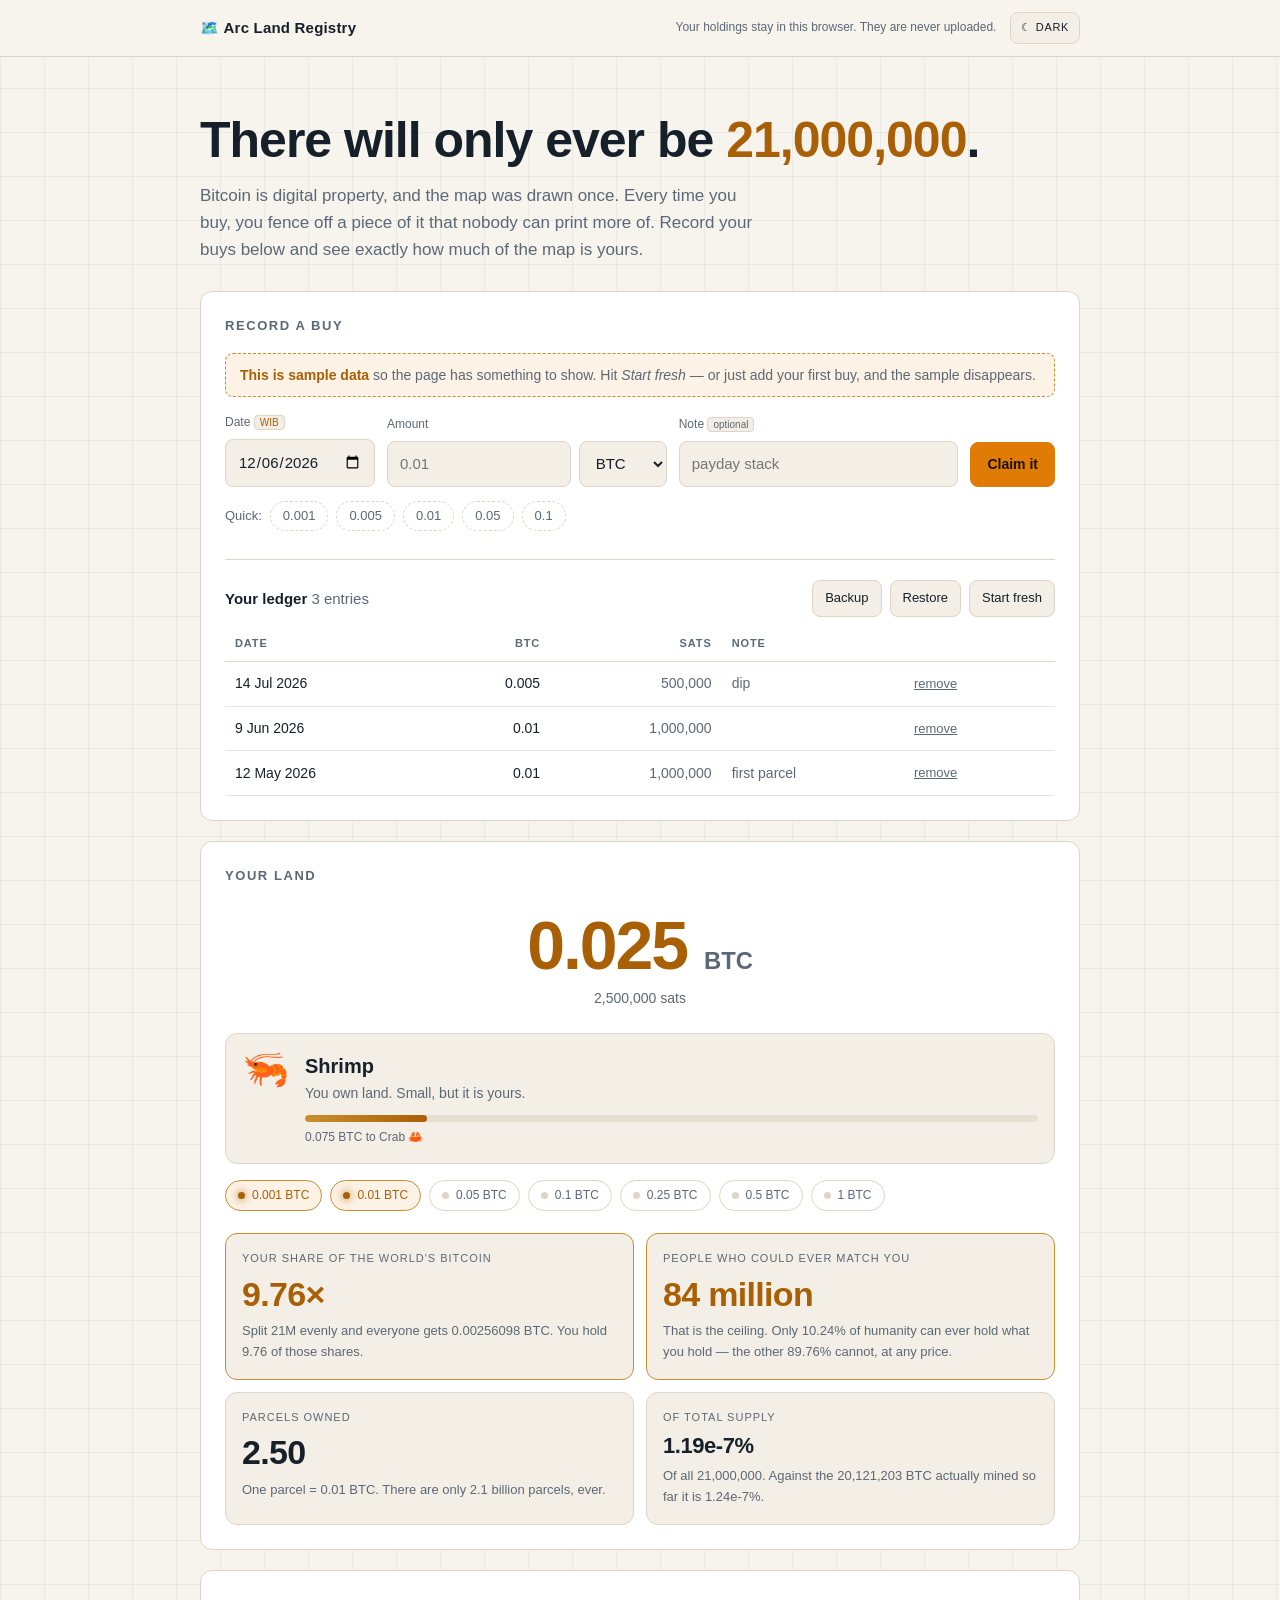
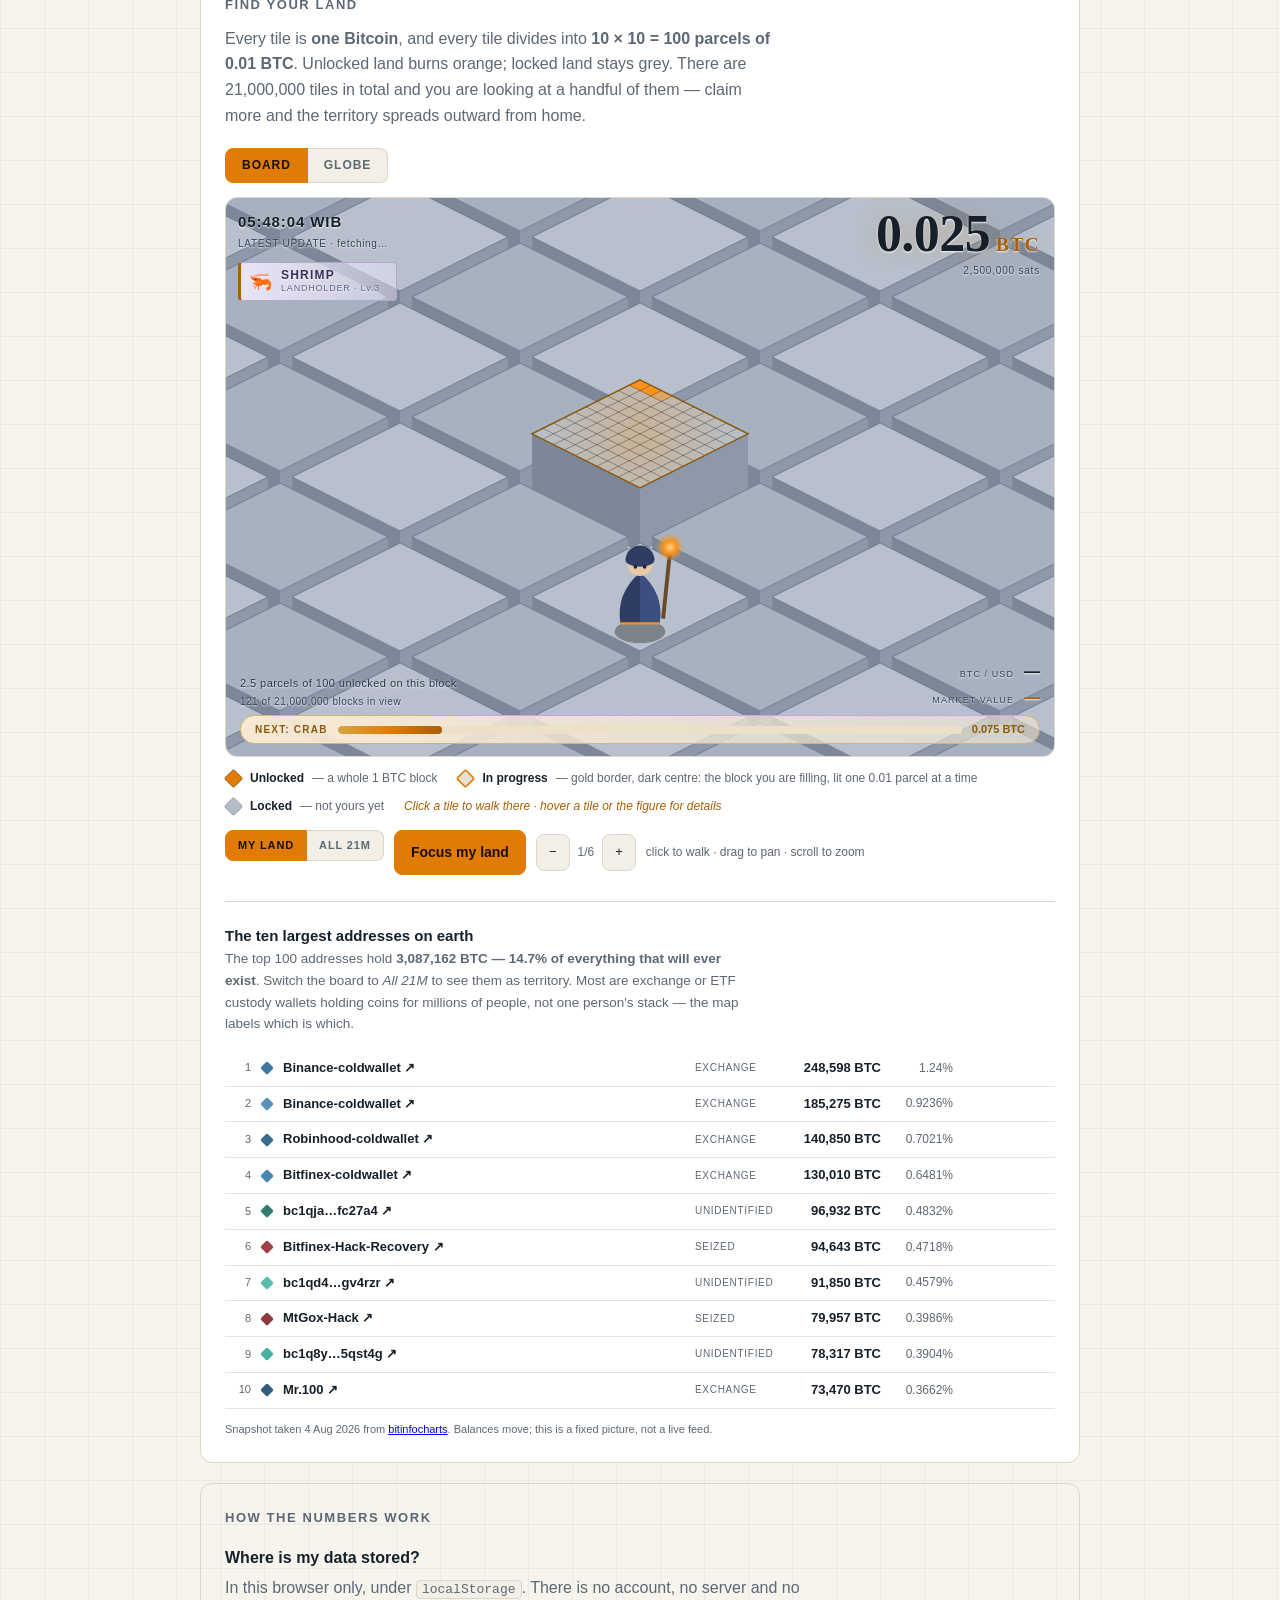
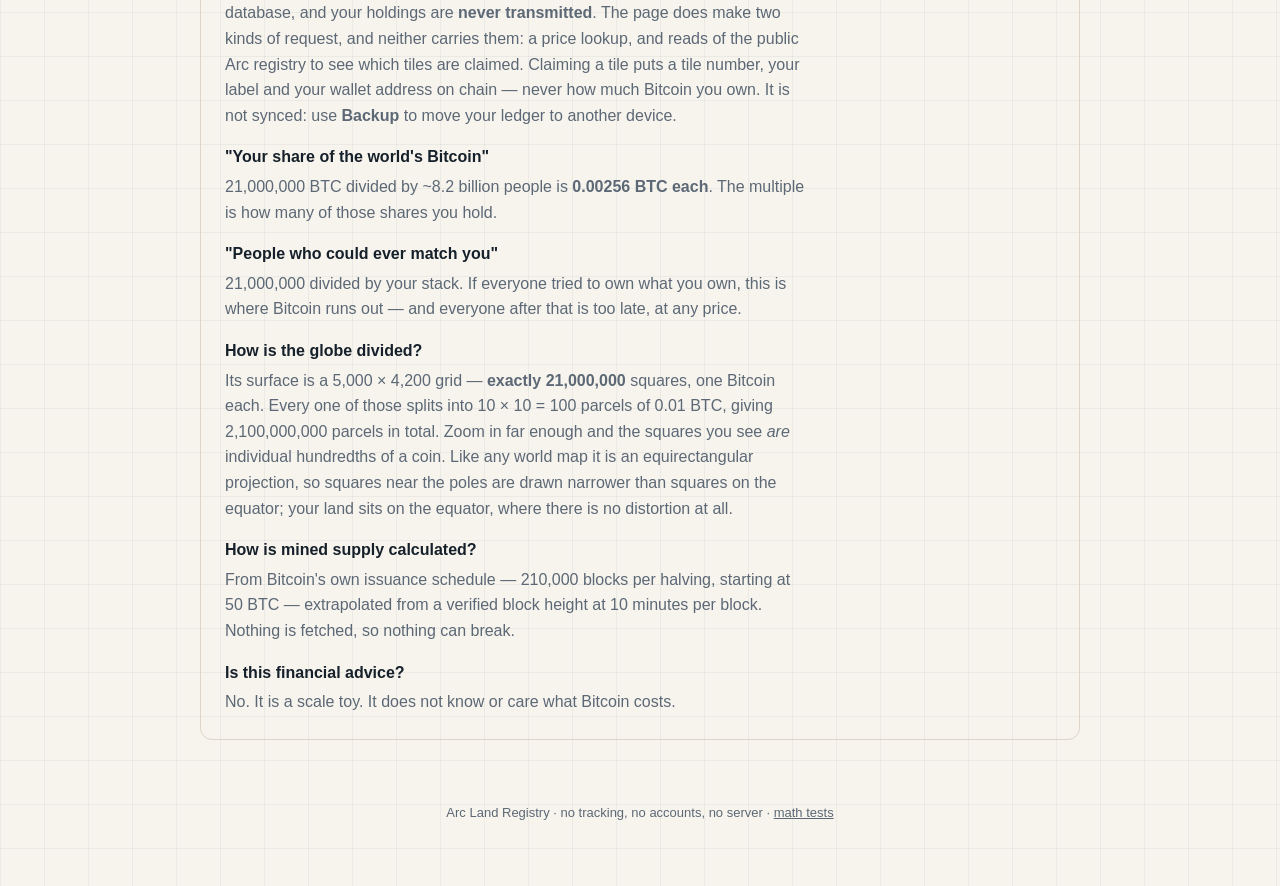
==== commit 7916c8bf: "Rename the site to Arc Land Registry Display strings only. Three strings are contracts, not labels, " ====
--- a/website/index.html
+++ b/website/index.html
@@ -3,8 +3,8 @@
 <head>
 <meta charset="utf-8">
 <meta name="viewport" content="width=device-width, initial-scale=1">
-<title>Bitcoin Landbank — how much of 21,000,000 is yours?</title>
-<meta name="description" content="Record every Bitcoin buy and watch your landbank grow against the only 21 million that will ever exist. Your data never leaves your browser.">
+<title>Arc Land Registry — claim your piece of the map</title>
+<meta name="description" content="All 21,000,000 Bitcoin drawn as a map. Claim an unowned tile on Arc, where gas is paid in USDC. Your holdings never leave your browser and never go on chain.">
 <meta name="color-scheme" content="dark light">
 <link rel="icon" href="data:image/svg+xml,<svg xmlns='http://www.w3.org/2000/svg' viewBox='0 0 100 100'><text y='.9em' font-size='90'>🗺️</text></svg>">
 <script>
@@ -34,9 +34,9 @@
 
 <header class="topbar">
   <div class="wrap topbar__inner">
-    <span class="brand">🗺️ <strong>Bitcoin Landbank</strong></span>
+    <span class="brand">🗺️ <strong>Arc Land Registry</strong></span>
     <span class="topbar__right">
-      <span class="topbar__note">Your data stays in this browser. Nothing is uploaded.</span>
+      <span class="topbar__note">Your holdings stay in this browser. They are never uploaded.</span>
       <button id="theme-toggle" class="btn btn--ghost" type="button"
               aria-label="Switch between light and dark theme">☀ LIGHT</button>
     </span>
@@ -121,7 +121,7 @@
 
   <!-- ============================================================= stats -->
   <section class="panel" aria-labelledby="h-holdings">
-    <h2 id="h-holdings">Your landbank</h2>
+    <h2 id="h-holdings">Your land</h2>
 
     <div class="total">
       <div class="total__btc"><span id="stat-btc">0</span> <span class="unit">BTC</span></div>
@@ -311,9 +311,12 @@
     <dl class="faq">
       <dt>Where is my data stored?</dt>
       <dd>In this browser only, under <code>localStorage</code>. There is no account, no
-          server, and no database — this page makes zero network requests after it loads.
-          That also means it is not synced: use <strong>Backup</strong> to move your ledger
-          to another device.</dd>
+          server and no database, and your holdings are <strong>never transmitted</strong>.
+          The page does make two kinds of request, and neither carries them: a price
+          lookup, and reads of the public Arc registry to see which tiles are claimed.
+          Claiming a tile puts a tile number, your label and your wallet address on chain —
+          never how much Bitcoin you own. It is not synced: use <strong>Backup</strong> to
+          move your ledger to another device.</dd>
       <dt>"Your share of the world's Bitcoin"</dt>
       <dd>21,000,000 BTC divided by ~8.2 billion people is <strong>0.00256 BTC each</strong>.
           The multiple is how many of those shares you hold.</dd>
@@ -339,7 +342,7 @@
 </main>
 
 <footer class="footer wrap">
-  <p>Bitcoin Landbank · no tracking, no accounts, no server · <a href="tests.html">math tests</a></p>
+  <p>Arc Land Registry · no tracking, no accounts, no server · <a href="tests.html">math tests</a></p>
 </footer>
 
 <script src="whales.js"></script>
--- a/website/style.css
+++ b/website/style.css
@@ -1,4 +1,4 @@
-/* Bitcoin Landbank — a "land survey" look: paper grid, plotted parcels, one warm
+/* Arc Land Registry — a "land survey" look: paper grid, plotted parcels, one warm
    signal colour reserved exclusively for land that is yours.
 
    Two themes. Dark is a survey drawn on slate; light is the same survey on paper.
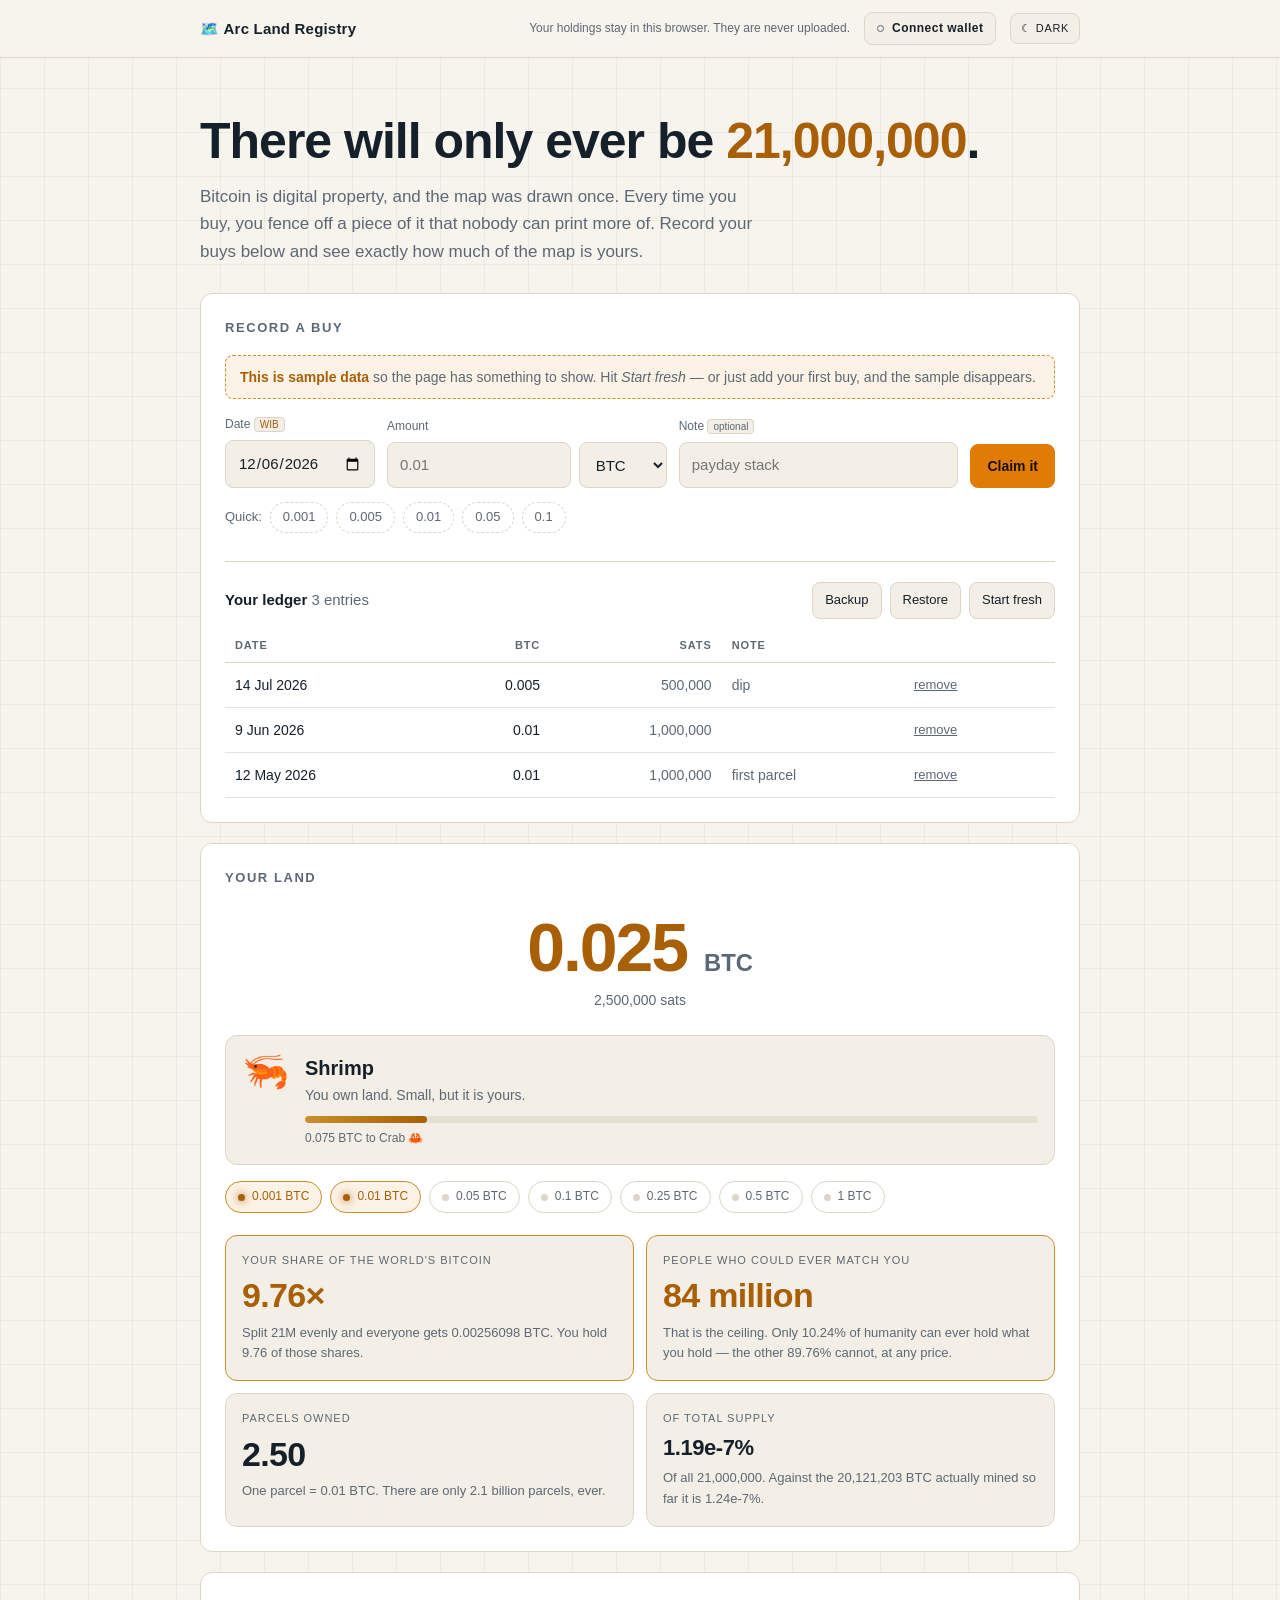
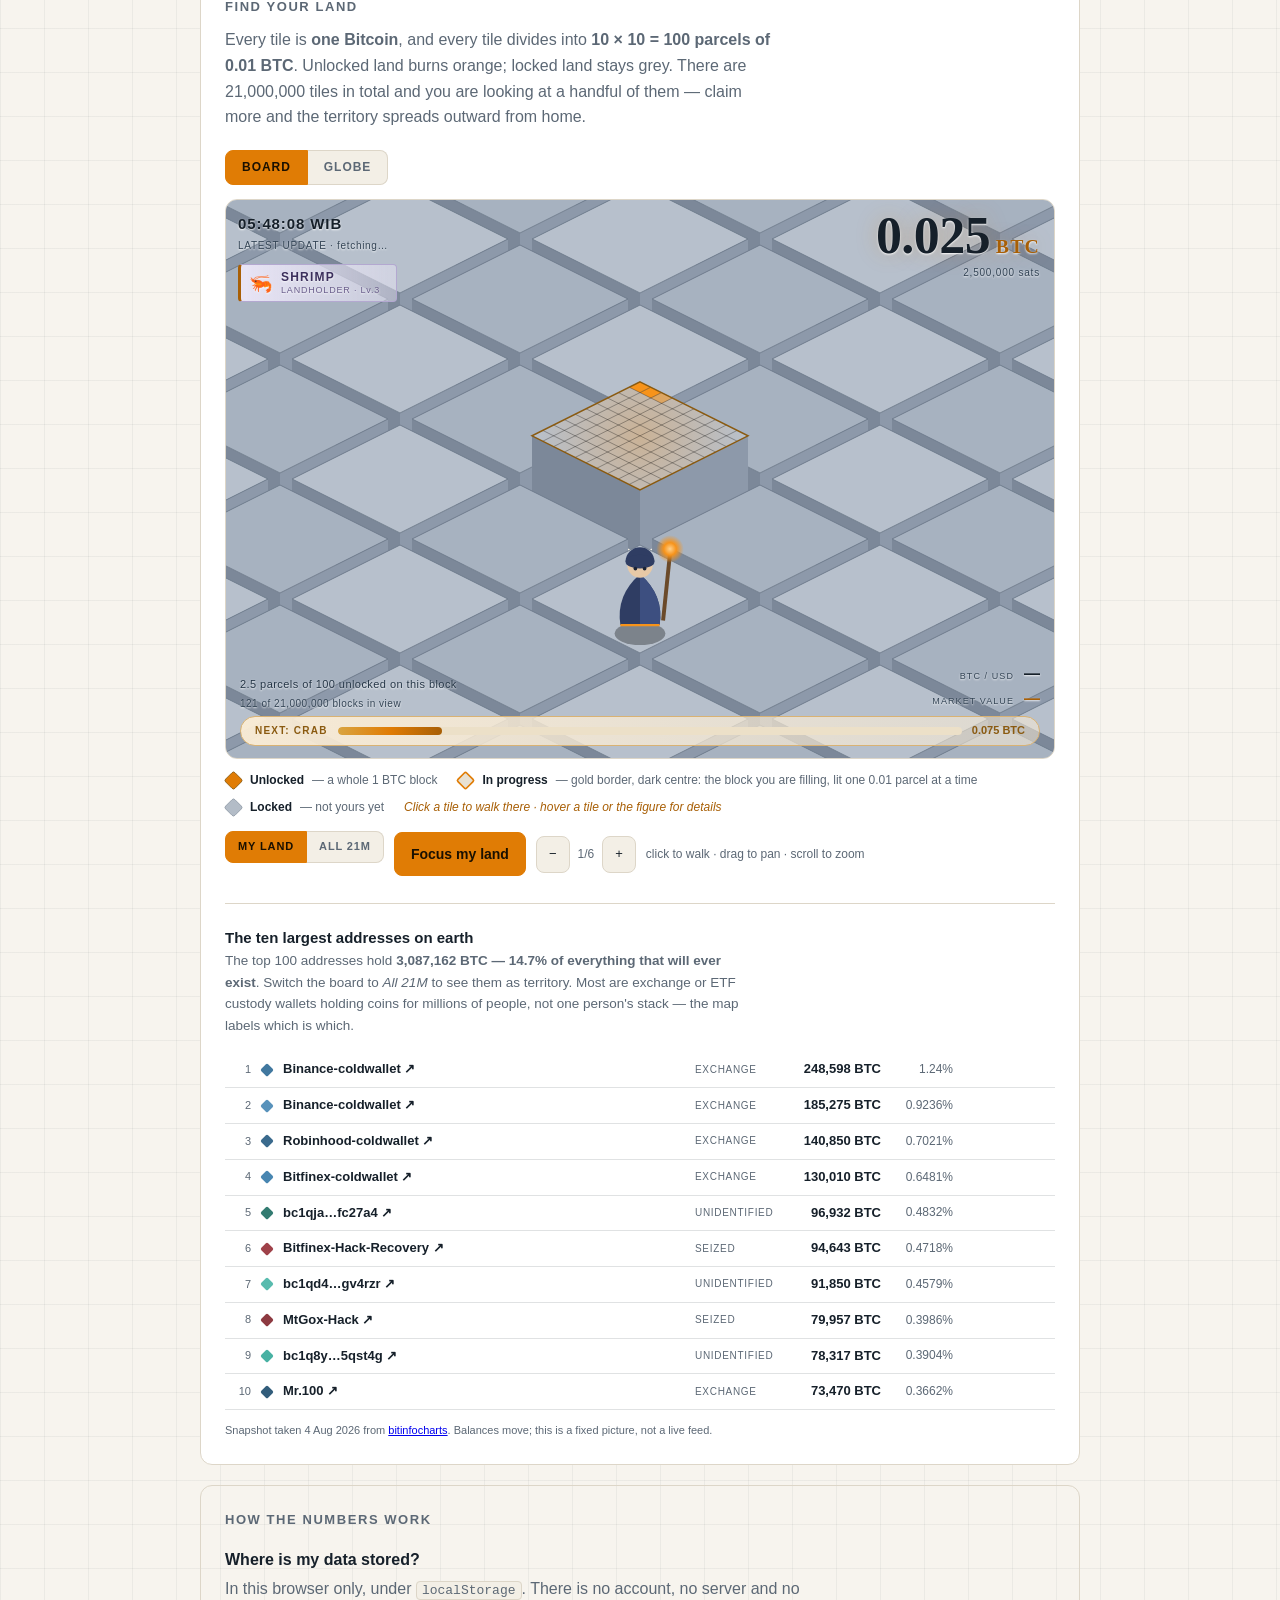
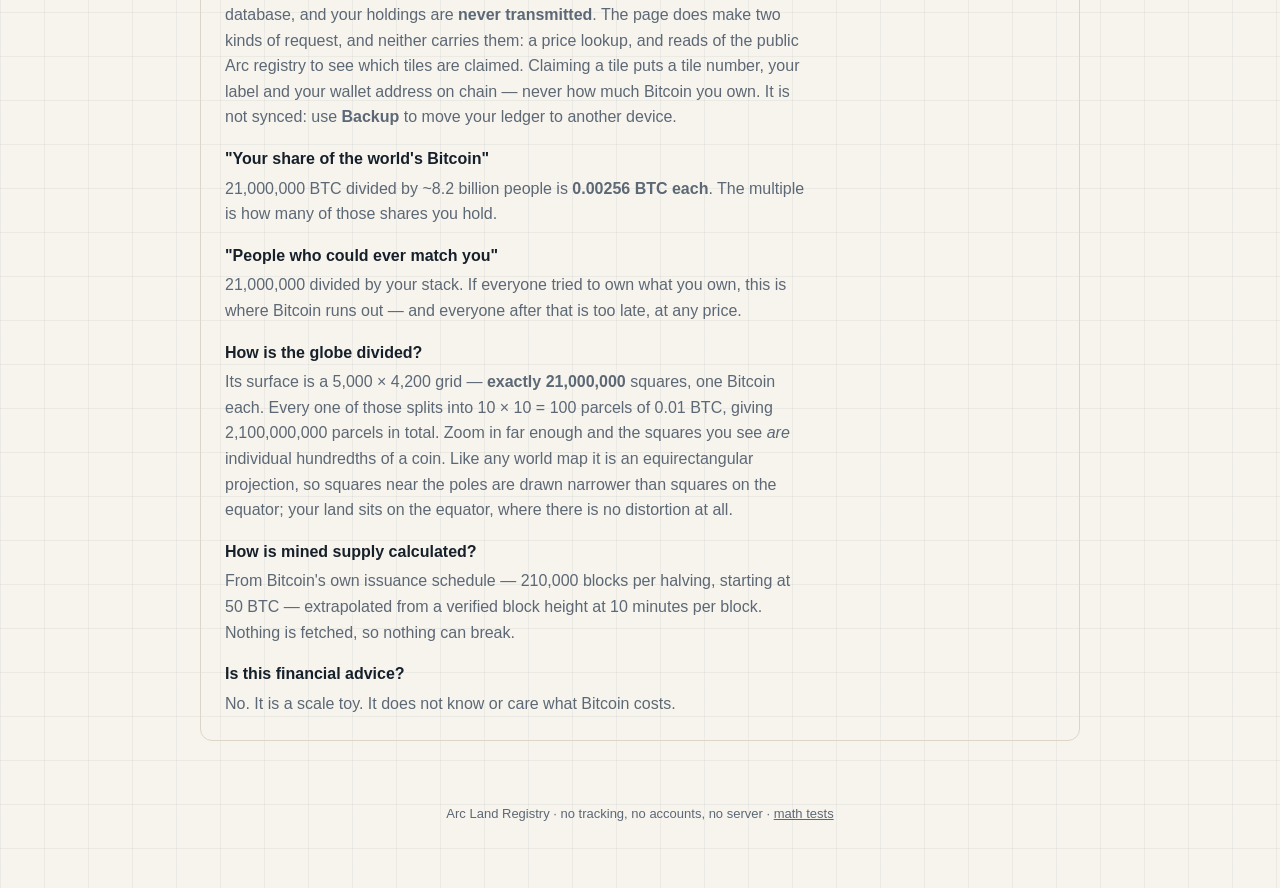
==== commit 45dec319: "Add a real Connect Wallet flow, with EIP-6963 multi-wallet discovery Before this there was no connec" ====
--- a/website/index.html
+++ b/website/index.html
@@ -37,6 +37,11 @@
     <span class="brand">🗺️ <strong>Arc Land Registry</strong></span>
     <span class="topbar__right">
       <span class="topbar__note">Your holdings stay in this browser. They are never uploaded.</span>
+      <button id="wallet-btn" class="btn btn--wallet" type="button" data-state="idle">
+        <span class="wallet-dot" aria-hidden="true"></span>
+        <span id="wallet-label">Connect wallet</span>
+        <span id="wallet-balance" class="wallet-bal"></span>
+      </button>
       <button id="theme-toggle" class="btn btn--ghost" type="button"
               aria-label="Switch between light and dark theme">☀ LIGHT</button>
     </span>
@@ -53,6 +58,58 @@
       below and see exactly how much of the map is yours.
     </p>
   </section>
+
+  <!-- Wallet picker. Populated from EIP-6963 announcements, so it lists the
+       wallets actually installed rather than a hardcoded set. -->
+  <div id="wallet-modal" class="modal" hidden>
+    <div class="modal__backdrop" data-close></div>
+    <div class="modal__panel" role="dialog" aria-modal="true" aria-labelledby="wallet-modal-title">
+      <div class="modal__head">
+        <h2 id="wallet-modal-title">Connect a wallet</h2>
+        <button class="modal__x" type="button" data-close aria-label="Close">×</button>
+      </div>
+      <div id="wallet-list" class="wallet-list"></div>
+      <div id="wallet-none" class="wallet-none" hidden>
+        <p>No wallet detected in this browser.</p>
+        <p class="muted">Install <a href="https://rabby.io" target="_blank" rel="noopener noreferrer">Rabby</a>
+           or <a href="https://metamask.io/download/" target="_blank" rel="noopener noreferrer">MetaMask</a>,
+           then reload this page.</p>
+      </div>
+      <p class="modal__note">
+        Connecting shares your wallet address with this page. It never asks for a
+        seed phrase, and your Bitcoin ledger is never sent anywhere.
+      </p>
+    </div>
+  </div>
+
+  <!-- Connected-wallet detail, shown when the button is clicked while connected. -->
+  <div id="account-modal" class="modal" hidden>
+    <div class="modal__backdrop" data-close></div>
+    <div class="modal__panel" role="dialog" aria-modal="true" aria-labelledby="account-modal-title">
+      <div class="modal__head">
+        <h2 id="account-modal-title">Wallet</h2>
+        <button class="modal__x" type="button" data-close aria-label="Close">×</button>
+      </div>
+      <table class="tip__tbl acct-tbl">
+        <tr><th>Address</th><td id="acct-address" class="tip__addr">—</td></tr>
+        <tr><th>Network</th><td id="acct-network">—</td></tr>
+        <tr><th>Balance</th><td id="acct-balance">—</td></tr>
+        <tr><th>Your deeds</th><td id="acct-deeds">—</td></tr>
+      </table>
+      <div id="acct-wrongnet" class="banner" hidden>
+        This wallet is on the wrong network.
+        <button id="acct-switch" class="btn btn--primary btn--sm" type="button">Switch to Arc Testnet</button>
+      </div>
+      <div class="acct-actions">
+        <a id="acct-explorer" class="btn btn--ghost" target="_blank" rel="noopener noreferrer">View on ArcScan ↗</a>
+        <button id="acct-disconnect" class="btn btn--ghost btn--danger" type="button">Disconnect</button>
+      </div>
+      <p class="modal__note">
+        Disconnecting only forgets the wallet on this page. To revoke access
+        entirely, remove this site in your wallet's own connection settings.
+      </p>
+    </div>
+  </div>
 
   <div id="flash" class="flash" hidden role="status"></div>
   <div id="storage-warning" class="flash is-error" hidden>
--- a/website/style.css
+++ b/website/style.css
@@ -527,6 +527,65 @@
 .tip__tbl td { text-align: right; padding: 2px 0; font-variant-numeric: tabular-nums; }
 .tip__empty { text-align: center !important; color: var(--muted); padding: 8px 0 !important; }
 
+/* ------------------------------------------------------------ wallet button */
+
+/* Three states, and the dot carries the meaning so it reads at a glance without
+   depending on colour alone: hollow = not connected, amber = wrong network,
+   green = live. */
+.btn--wallet {
+  display: inline-flex; align-items: center; gap: 8px;
+  font-size: 12px; letter-spacing: .04em; padding: 6px 12px;
+  font-variant-numeric: tabular-nums;
+}
+.wallet-dot {
+  width: 7px; height: 7px; border-radius: 50%; flex: none;
+  border: 1.5px solid var(--muted); background: transparent;
+}
+.btn--wallet[data-state="on"]   .wallet-dot { background: var(--green); border-color: var(--green); }
+.btn--wallet[data-state="warn"] .wallet-dot { background: var(--gold-solid); border-color: var(--gold-solid); }
+.btn--wallet[data-state="warn"] { border-color: var(--gold-dim); color: var(--gold); }
+.wallet-bal { color: var(--muted); font-size: 11px; }
+.btn--wallet[data-state="idle"] .wallet-bal { display: none; }
+
+/* ------------------------------------------------------------------- modal */
+
+.modal { position: fixed; inset: 0; z-index: 60; display: flex;
+         align-items: center; justify-content: center; padding: 20px; }
+.modal[hidden] { display: none !important; }
+.modal__backdrop { position: absolute; inset: 0; background: rgba(0,0,0,.55); }
+.modal__panel {
+  position: relative; width: 100%; max-width: 380px;
+  background: var(--panel); border: 1px solid var(--line);
+  border-radius: var(--radius); padding: 20px;
+  box-shadow: var(--tip-shadow);
+}
+.modal__head { display: flex; align-items: center; justify-content: space-between; margin-bottom: 14px; }
+.modal__head h2 { margin: 0; font-size: 16px; }
+.modal__x {
+  background: transparent; border: 0; color: var(--muted);
+  font-size: 22px; line-height: 1; cursor: pointer; padding: 0 4px;
+}
+.modal__x:hover { color: var(--text); }
+.modal__note { margin: 14px 0 0; font-size: 11px; color: var(--muted); line-height: 1.5; }
+
+.wallet-list { display: flex; flex-direction: column; gap: 8px; }
+.wallet-row {
+  display: flex; align-items: center; gap: 12px; width: 100%;
+  padding: 11px 13px; cursor: pointer; text-align: left;
+  background: var(--panel-2); border: 1px solid var(--line);
+  border-radius: 9px; color: var(--text); font-size: 13px; font-weight: 600;
+}
+.wallet-row:hover { border-color: var(--gold-dim); }
+.wallet-row img { width: 26px; height: 26px; border-radius: 6px; flex: none; }
+.wallet-row .rdns { margin-left: auto; font-size: 10px; color: var(--muted); font-weight: 400; }
+.wallet-none { text-align: center; padding: 10px 0; font-size: 13px; }
+.wallet-none p { margin: 0 0 6px; }
+
+.acct-tbl { margin-bottom: 14px; }
+.acct-actions { display: flex; gap: 8px; }
+.acct-actions .btn { flex: 1; text-align: center; font-size: 12px; }
+.btn--sm { padding: 4px 10px; font-size: 11px; }
+
 /* Claim progress. Sits over the board, bottom-centre, out of the HUD's way. */
 .arc-toast {
   position: absolute; z-index: 6; left: 50%; bottom: 14px;
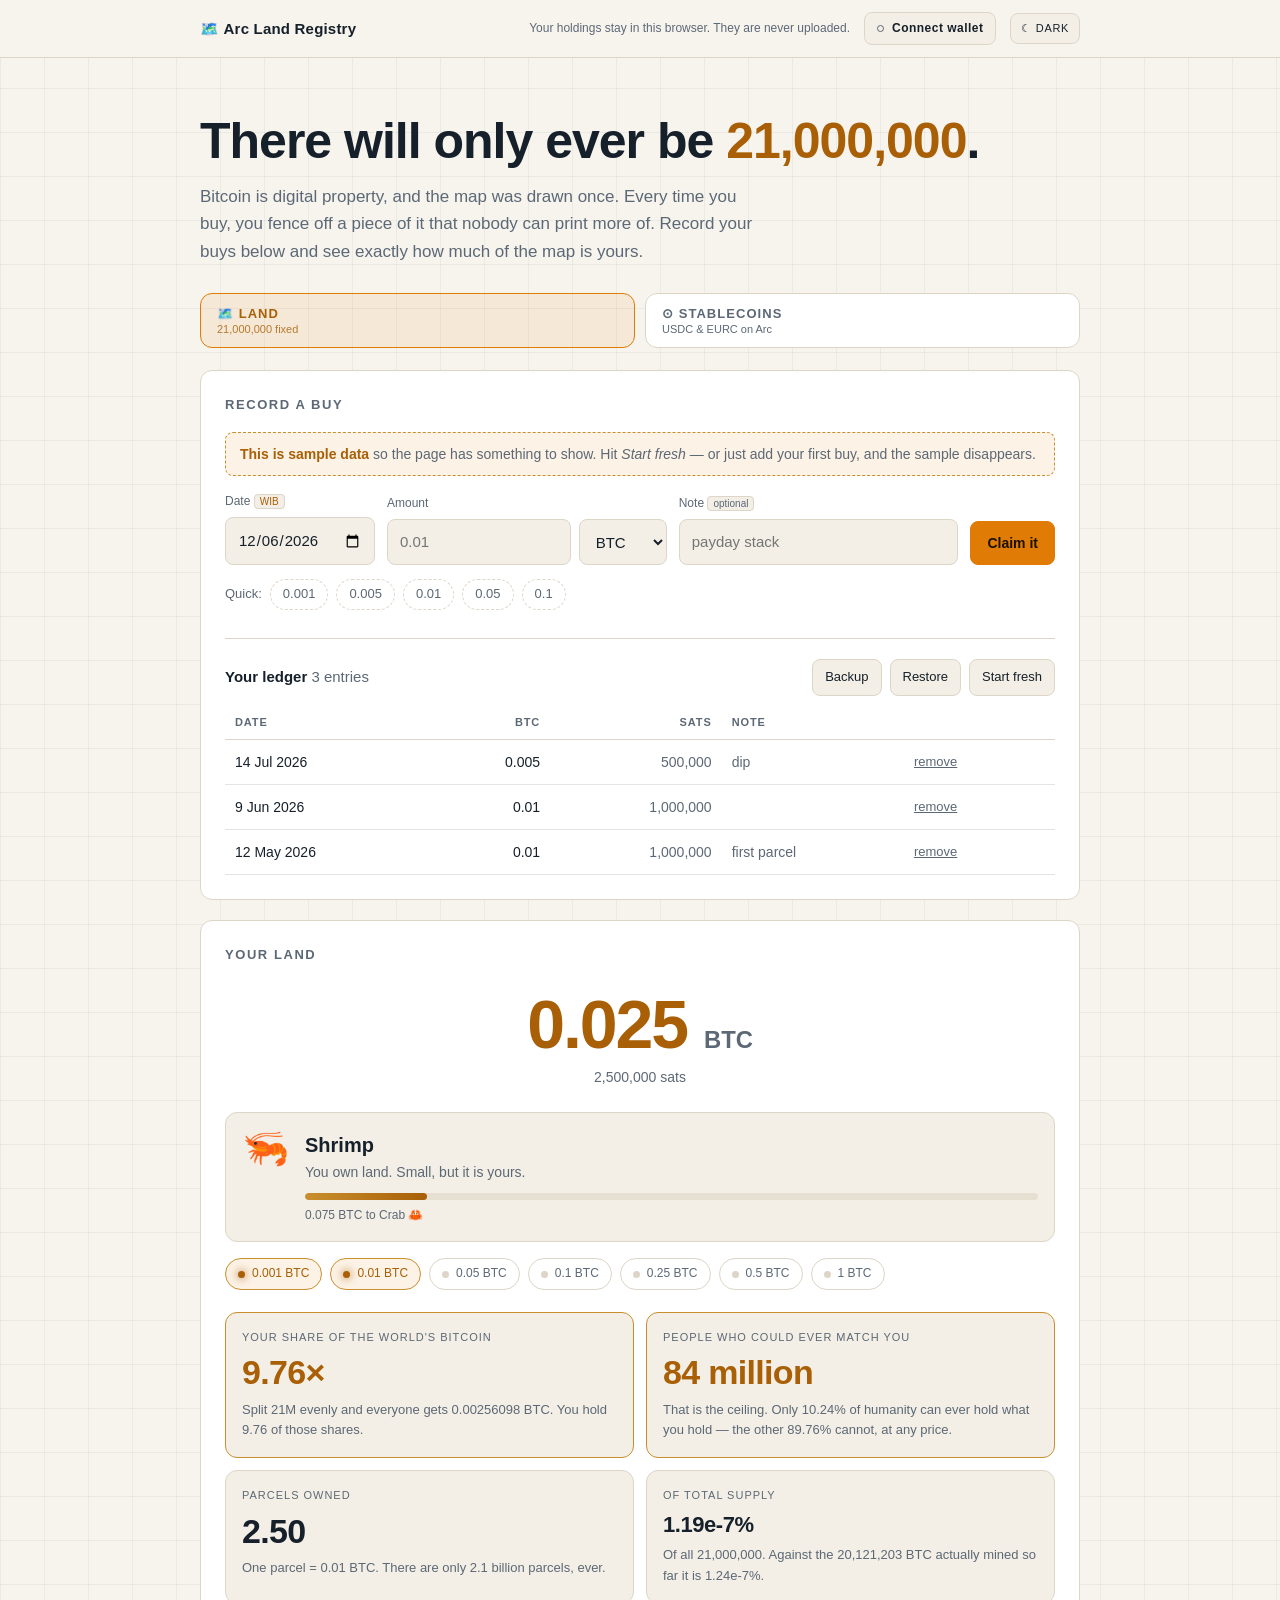
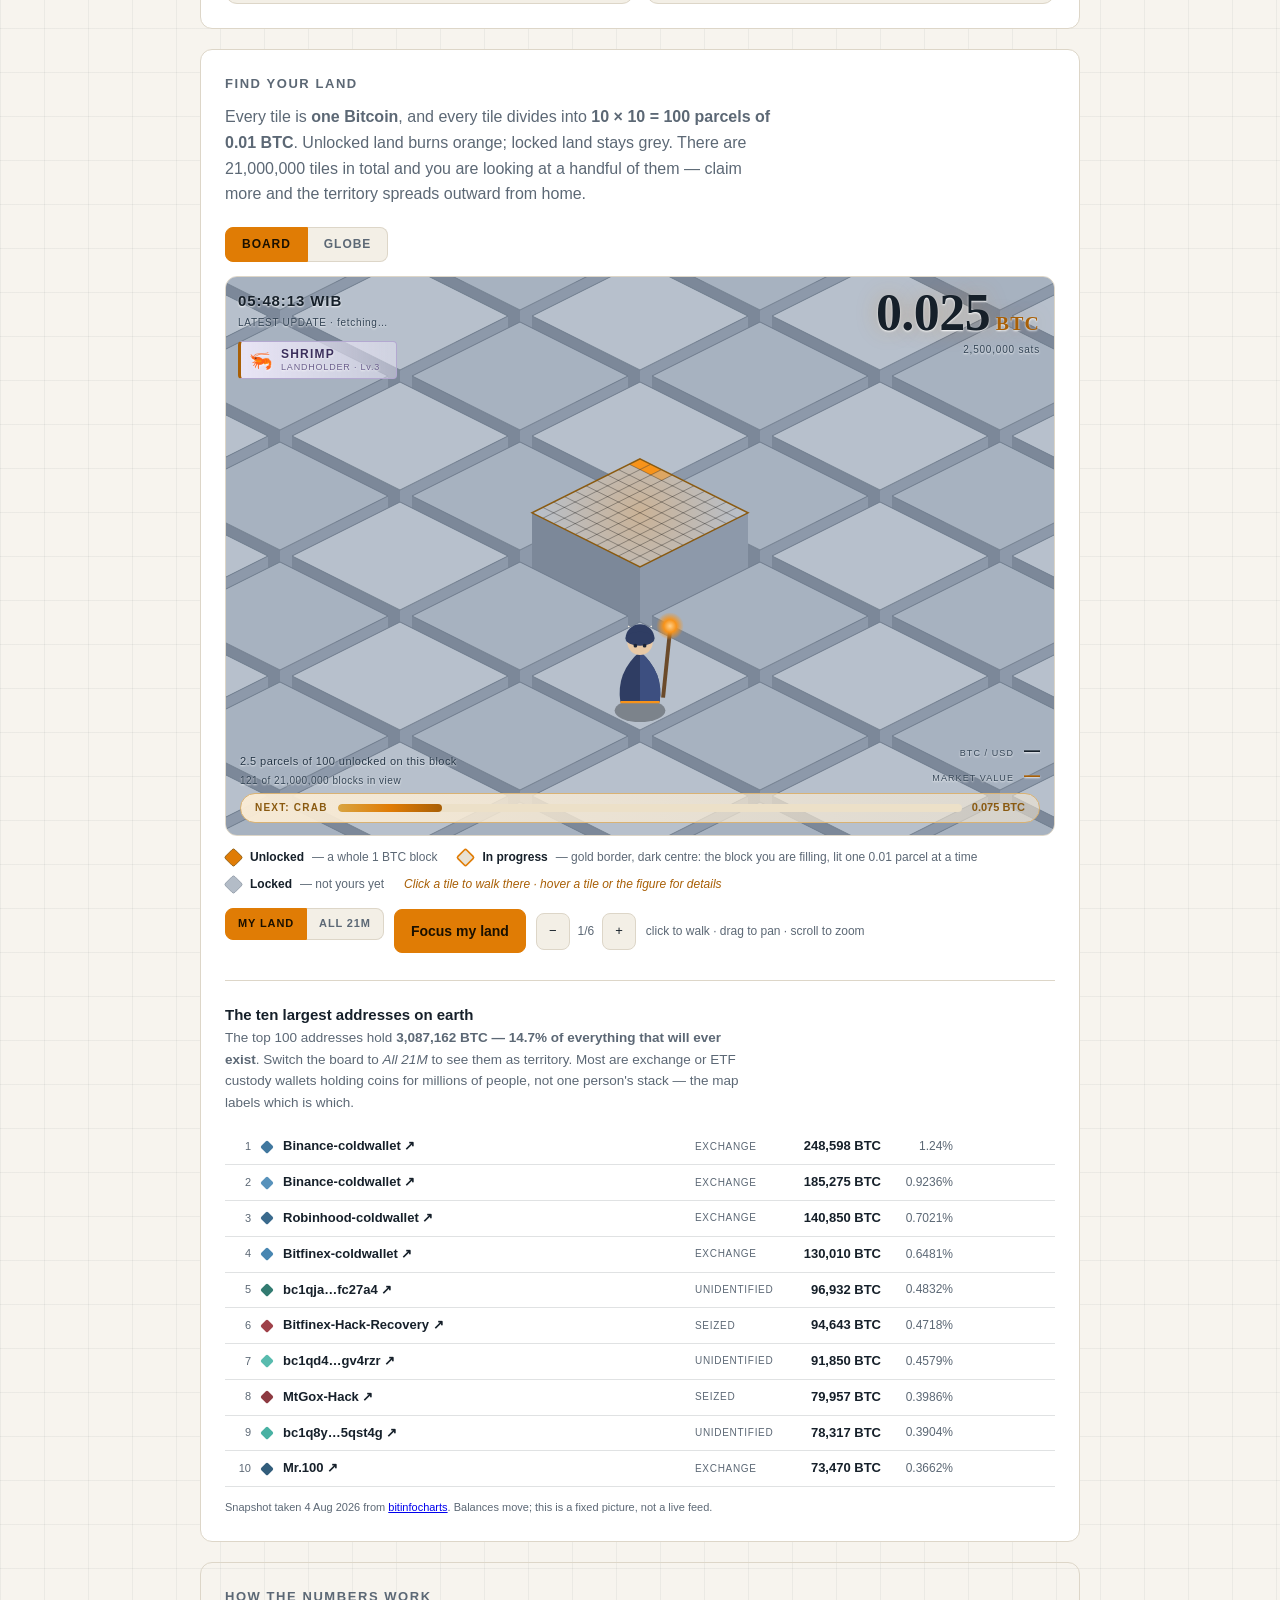
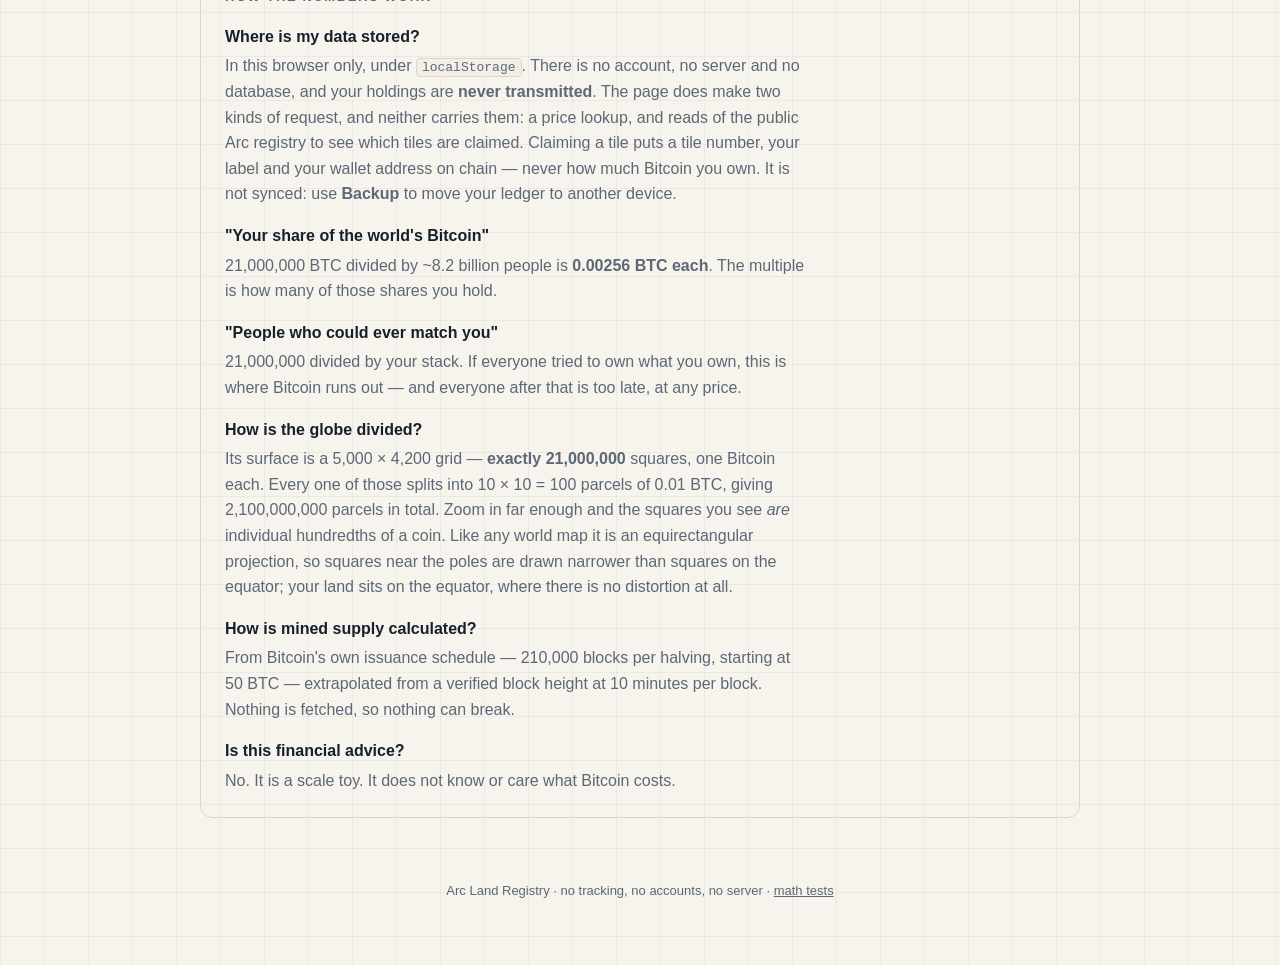
==== commit 0742bd9b: "Add a USDC and EURC tracker, and a security pass The site now has two sections: LAND (the Bitcoin su" ====
--- a/website/index.html
+++ b/website/index.html
@@ -59,6 +59,17 @@
     </p>
   </section>
 
+  <!-- Top-level sections. Distinct from the Board/Globe tabs inside the map
+       panel, which switch a renderer rather than a section of the page. -->
+  <nav class="sectiontabs" aria-label="Section">
+    <button id="sec-land" class="sectiontab is-on" type="button" aria-pressed="true">
+      🗺️ LAND<span>21,000,000 fixed</span>
+    </button>
+    <button id="sec-stables" class="sectiontab" type="button" aria-pressed="false">
+      ⊙ STABLECOINS<span>USDC &amp; EURC on Arc</span>
+    </button>
+  </nav>
+
   <!-- Wallet picker. Populated from EIP-6963 announcements, so it lists the
        wallets actually installed rather than a hardcoded set. -->
   <div id="wallet-modal" class="modal" hidden>
@@ -115,6 +126,8 @@
   <div id="storage-warning" class="flash is-error" hidden>
     This browser is blocking storage, so entries will vanish on refresh. Use Backup to keep them.
   </div>
+
+  <div id="view-land">
 
   <!-- ============================================================ ledger -->
   <section class="panel" aria-labelledby="h-record">
@@ -396,6 +409,144 @@
       <dd>No. It is a scale toy. It does not know or care what Bitcoin costs.</dd>
     </dl>
   </section>
+
+  </div><!-- /#view-land -->
+
+  <!-- ======================================================== stablecoins -->
+  <div id="view-stables" hidden>
+
+    <section class="panel" aria-labelledby="h-onarc">
+      <h2 id="h-onarc">On Arc</h2>
+      <p class="panel__lede">
+        Arc is Circle's chain and <strong>USDC is its native gas token</strong> — the fee for a
+        transaction is paid in dollars, not in a separate coin you have to acquire first.
+        Supply figures come from <strong>Circle's own published data</strong>, not from this
+        chain's token contract. <span id="stables-src" class="muted"></span>
+      </p>
+
+      <div class="stats">
+        <div class="stat stat--hero">
+          <div class="stat__label">USDC on Arc</div>
+          <div class="stat__value" id="st-usdc-arc">—</div>
+          <div class="stat__sub" id="st-usdc-arc-sub"></div>
+        </div>
+        <div class="stat stat--hero">
+          <div class="stat__label">EURC on Arc</div>
+          <div class="stat__value" id="st-eurc-arc">—</div>
+          <div class="stat__sub" id="st-eurc-arc-sub"></div>
+        </div>
+        <div class="stat">
+          <div class="stat__label">Cost of one transaction</div>
+          <div class="stat__value stat__value--small" id="st-gas">—</div>
+          <div class="stat__sub">paid in USDC, because gas <em>is</em> USDC</div>
+        </div>
+        <div class="stat">
+          <div class="stat__label">Peg</div>
+          <div class="stat__value stat__value--small" id="st-peg">—</div>
+          <div class="stat__sub" id="st-peg-sub"></div>
+        </div>
+      </div>
+    </section>
+
+    <section class="panel" aria-labelledby="h-yourstables">
+      <h2 id="h-yourstables">Your balance</h2>
+      <div id="st-wallet-empty" class="banner">
+        Connect a wallet to see your USDC and EURC on Arc. Nothing is stored and nothing is
+        uploaded — the balance is read from the chain each time and shown only to you.
+      </div>
+      <div id="st-wallet-have" hidden>
+        <div class="stats">
+          <div class="stat">
+            <div class="stat__label">Your USDC</div>
+            <div class="stat__value" id="st-bal-usdc">—</div>
+            <div class="stat__sub" id="st-bal-usdc-sub"></div>
+          </div>
+          <div class="stat">
+            <div class="stat__label">Your EURC</div>
+            <div class="stat__value" id="st-bal-eurc">—</div>
+            <div class="stat__sub" id="st-bal-eurc-sub"></div>
+          </div>
+        </div>
+        <p class="panel__foot muted" id="st-bal-foot"></p>
+      </div>
+    </section>
+
+    <section class="panel" aria-labelledby="h-issuance">
+      <h2 id="h-issuance">Live issuance on Arc</h2>
+      <p class="panel__lede">
+        Every mint and burn of USDC and EURC on Arc in the last few thousand blocks. Most burns
+        are <strong>CCTP bridge-outs</strong> — the coin is not destroyed, it is moving to
+        another chain, and a matching mint appears there.
+      </p>
+      <div class="table-scroll">
+        <table class="ledger">
+          <thead>
+            <tr><th>Block</th><th></th><th class="num">Amount</th><th>Address</th></tr>
+          </thead>
+          <tbody id="st-feed">
+            <tr><td colspan="4" class="tip__empty">Loading recent activity…</td></tr>
+          </tbody>
+        </table>
+      </div>
+    </section>
+
+    <section class="panel" aria-labelledby="h-global">
+      <h2 id="h-global">Where Arc sits</h2>
+      <p class="panel__lede">
+        Circle issues USDC and EURC across many chains. Arc is the newest of them, which is why
+        its share is small — it is a chain that has just begun, not one that is shrinking.
+      </p>
+      <div class="stats">
+        <div class="stat">
+          <div class="stat__label">USDC in existence</div>
+          <div class="stat__value stat__value--small" id="st-usdc-total">—</div>
+          <div class="stat__sub" id="st-usdc-total-sub"></div>
+        </div>
+        <div class="stat">
+          <div class="stat__label">EURC in existence</div>
+          <div class="stat__value stat__value--small" id="st-eurc-total">—</div>
+          <div class="stat__sub" id="st-eurc-total-sub"></div>
+        </div>
+      </div>
+      <div class="table-scroll">
+        <table class="ledger">
+          <thead>
+            <tr><th>#</th><th>Chain</th><th class="num">USDC</th><th class="num">Share</th></tr>
+          </thead>
+          <tbody id="st-chains">
+            <tr><td colspan="4" class="tip__empty">Loading…</td></tr>
+          </tbody>
+        </table>
+      </div>
+    </section>
+
+    <section class="panel panel--quiet">
+      <h2>Where these numbers come from</h2>
+      <dl class="faq">
+        <dt>Why not read supply from the token contract?</dt>
+        <dd>Because on <strong>Arc Testnet that number is meaningless</strong>. The faucet mints
+            on demand, so the contract currently reports over <strong>212 billion</strong> USDC
+            and <strong>2 trillion</strong> EURC. Those are real reads of a real contract and
+            complete fiction as supply. Supply here comes from
+            <code>api.circle.com/v1/stablecoins</code>, Circle's own published figures. The chain
+            is used only for what it is genuinely authoritative about: your balance, and actual
+            mint and burn activity.</dd>
+        <dt>Is any of this stored?</dt>
+        <dd>No. There is no account, no server and no database. Your balance is read from the
+            chain when you connect and shown only to you — it is never written to storage and
+            never transmitted anywhere.</dd>
+        <dt>Does this site need an API key?</dt>
+        <dd>No, and it could not safely have one. This is a static page with no backend, so any
+            key placed in its JavaScript would be published to everyone who loads it. Every
+            source used here is public and keyless.</dd>
+        <dt>How fresh is it?</dt>
+        <dd>Supply refreshes every minute, and each figure carries its own age. If a source
+            fails, the last good number stays on screen with an honest staleness note rather
+            than blanking or resetting to zero.</dd>
+      </dl>
+    </section>
+
+  </div><!-- /#view-stables -->
 </main>
 
 <footer class="footer wrap">
@@ -407,6 +558,8 @@
 <script src="price.js"></script>
 <!-- arc.js before iso.js: the board's world view calls into the Arc helpers. -->
 <script src="arc.js"></script>
+<!-- stables.js after arc.js: it reuses the ABI codec and the shared RPC fallback. -->
+<script src="stables.js"></script>
 <script src="iso.js"></script>
 <script src="globe.js"></script>
 </body>
--- a/website/style.css
+++ b/website/style.css
@@ -527,6 +527,41 @@
 .tip__tbl td { text-align: right; padding: 2px 0; font-variant-numeric: tabular-nums; }
 .tip__empty { text-align: center !important; color: var(--muted); padding: 8px 0 !important; }
 
+/* ----------------------------------------------------------- section tabs */
+
+/* Top-level page sections. Deliberately larger and quieter than the Board/Globe
+   tabs inside the map panel, so the two switchers never read as the same thing. */
+.sectiontabs { display: flex; gap: 10px; margin: 0 0 22px; flex-wrap: wrap; }
+.sectiontab {
+  flex: 1 1 220px;
+  display: flex; flex-direction: column; gap: 2px;
+  padding: 12px 16px; cursor: pointer; text-align: left;
+  background: var(--panel); border: 1px solid var(--line);
+  border-radius: var(--radius); color: var(--muted);
+  font-size: 13px; font-weight: 700; letter-spacing: .08em;
+}
+.sectiontab span {
+  font-size: 11px; font-weight: 400; letter-spacing: 0; color: var(--muted);
+  text-transform: none;
+}
+.sectiontab:hover { border-color: var(--gold-dim); }
+.sectiontab.is-on {
+  border-color: var(--gold-solid); color: var(--gold);
+  background: var(--gold-bg);
+}
+.sectiontab.is-on span { color: var(--gold); opacity: .8; }
+
+.panel__foot { margin: 12px 0 0; font-size: 11.5px; }
+
+/* Issuance feed: direction reads from the word, not only from colour. */
+.flow { font-weight: 700; font-size: 10px; letter-spacing: .08em; white-space: nowrap; }
+.flow--mint { color: var(--green); }
+.flow--burn { color: var(--muted); }
+
+/* The Arc row in the chain table has to be findable at a glance. */
+.chain-arc { color: var(--gold); font-weight: 700; }
+.chain-arc td { background: var(--gold-bg); }
+
 /* ------------------------------------------------------------ wallet button */
 
 /* Three states, and the dot carries the meaning so it reads at a glance without
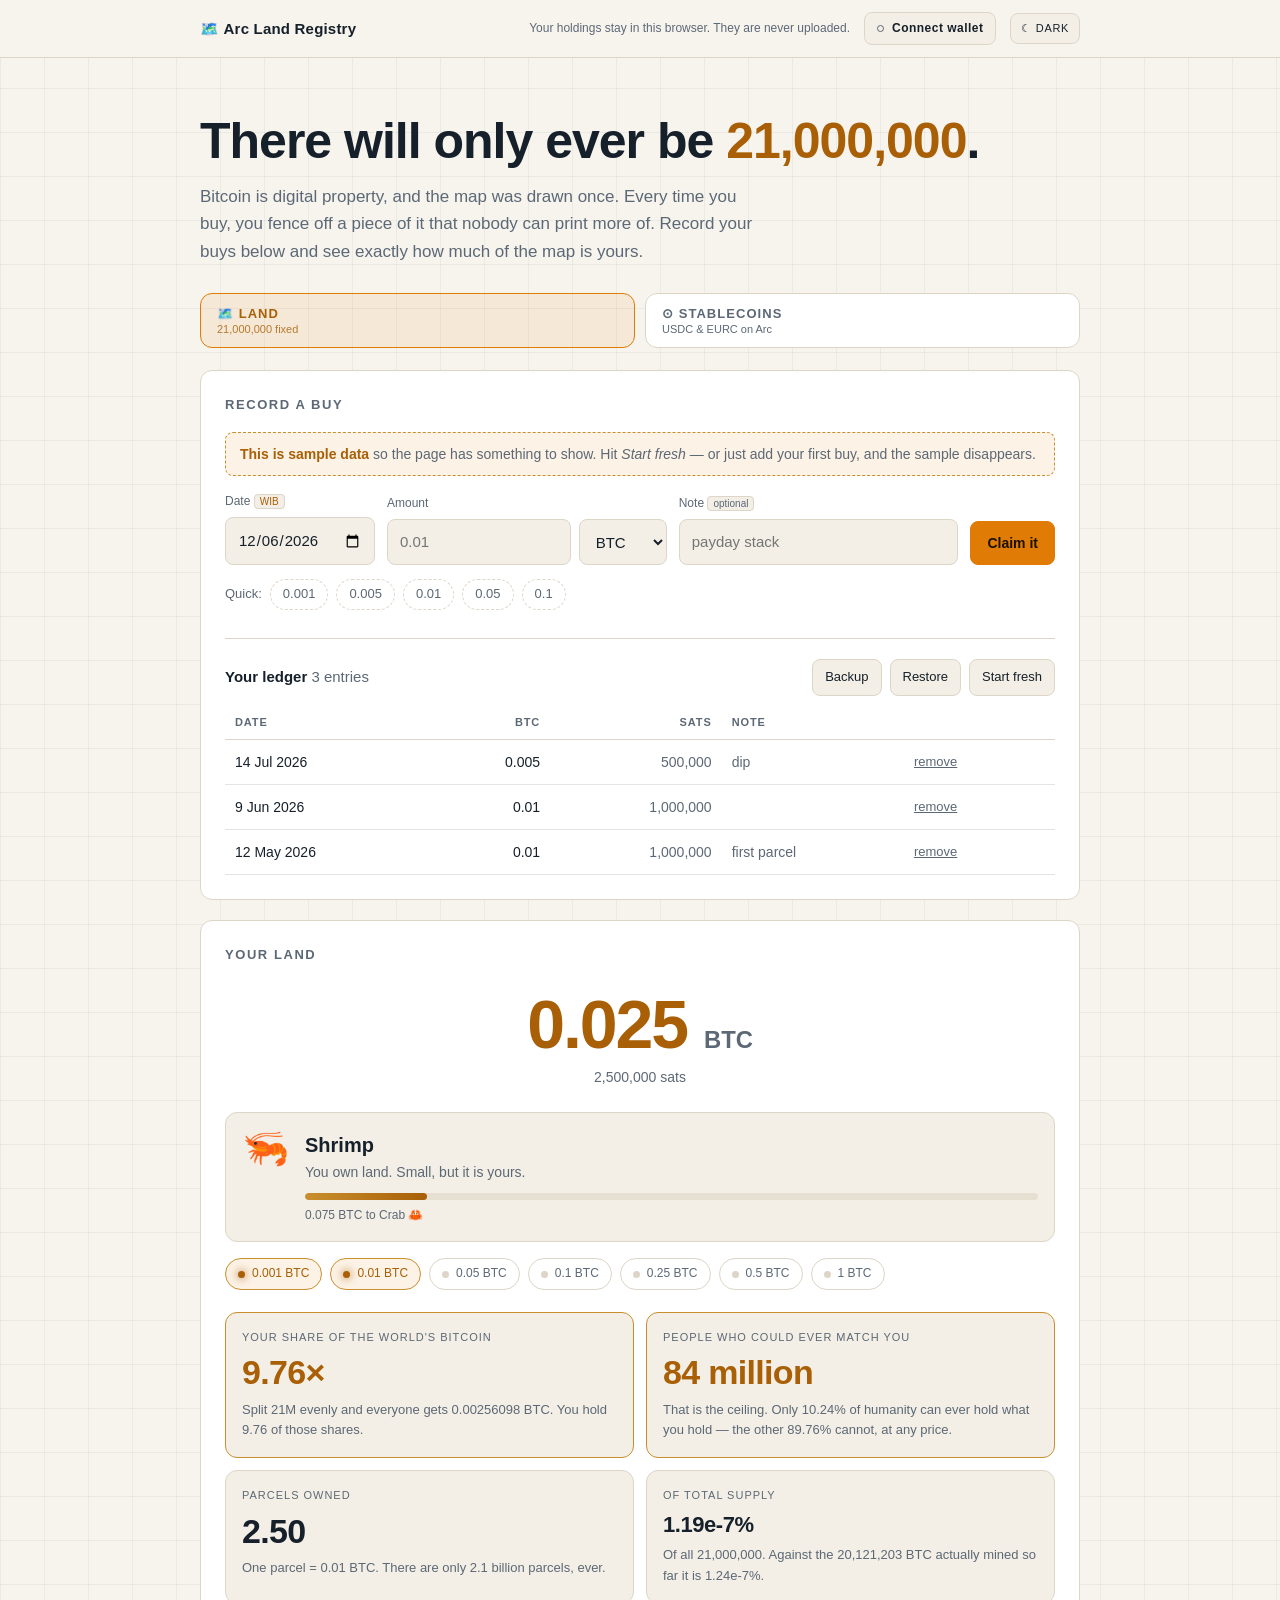
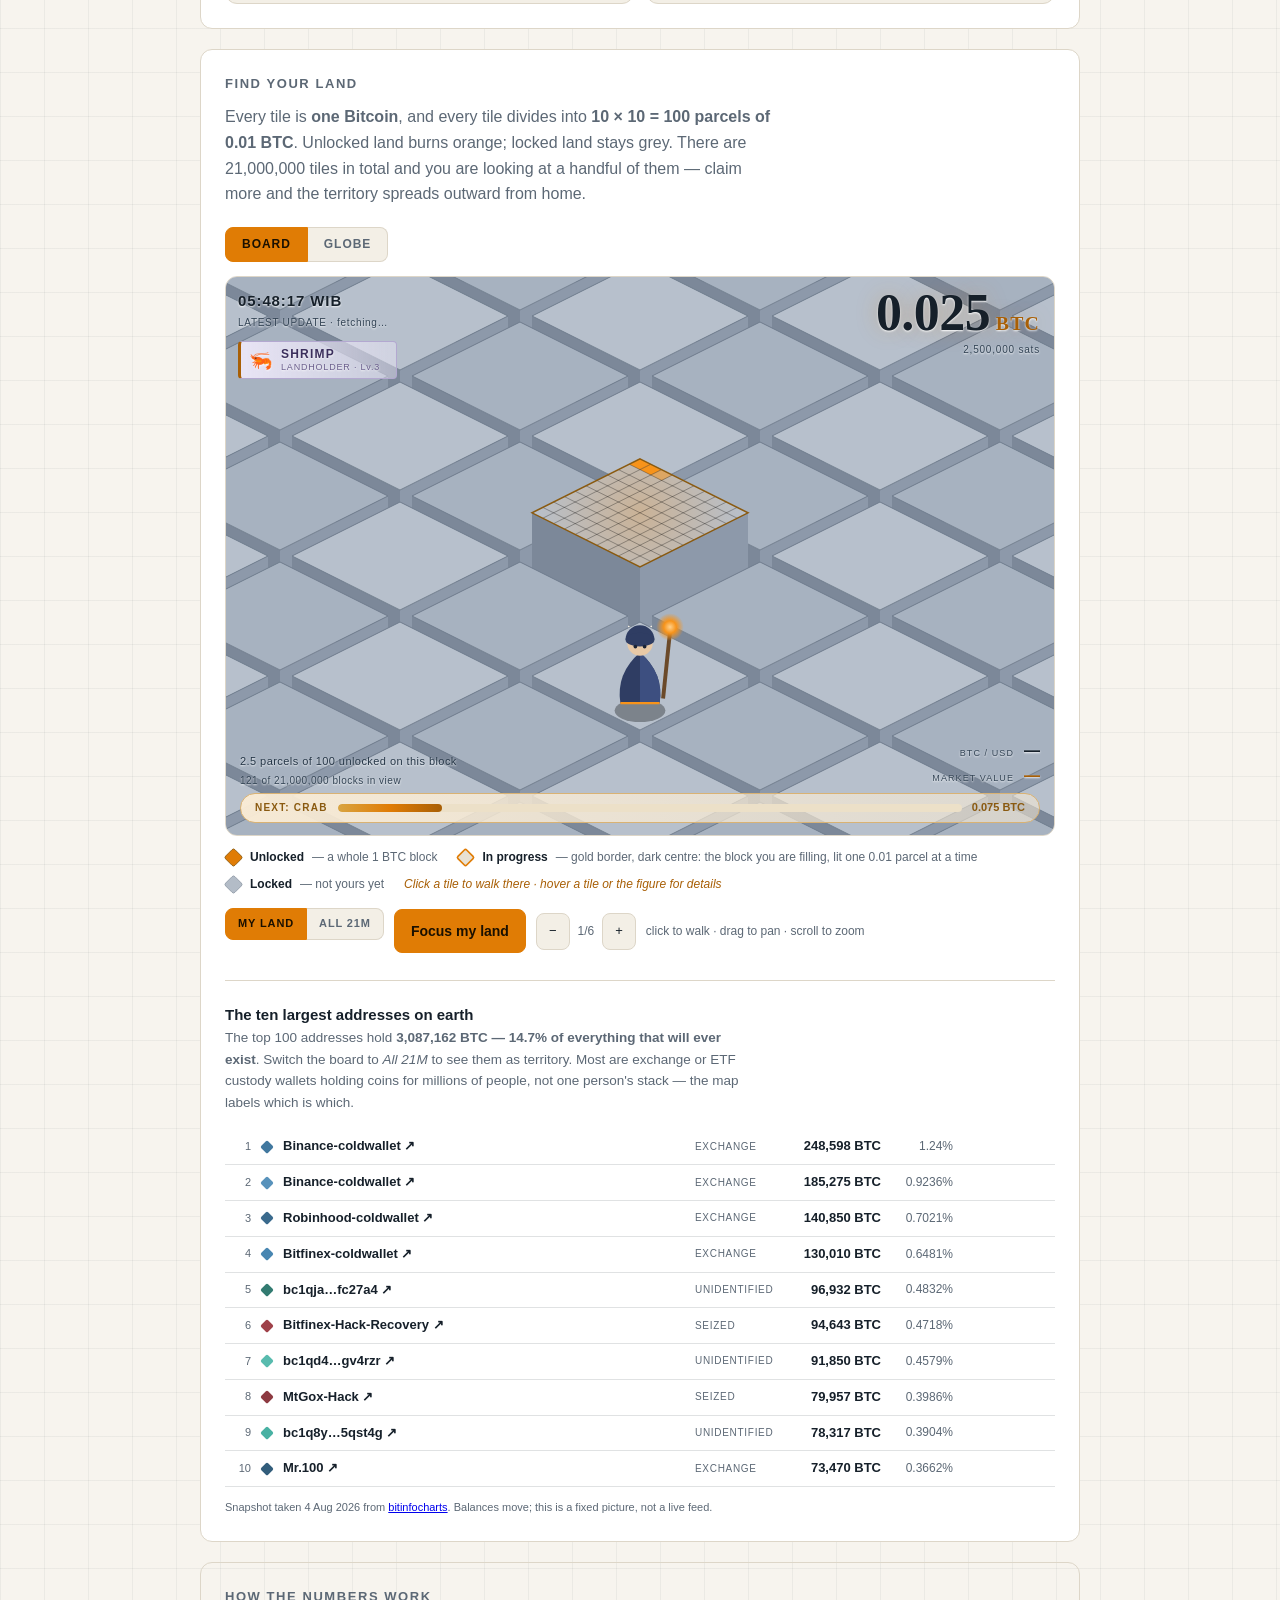
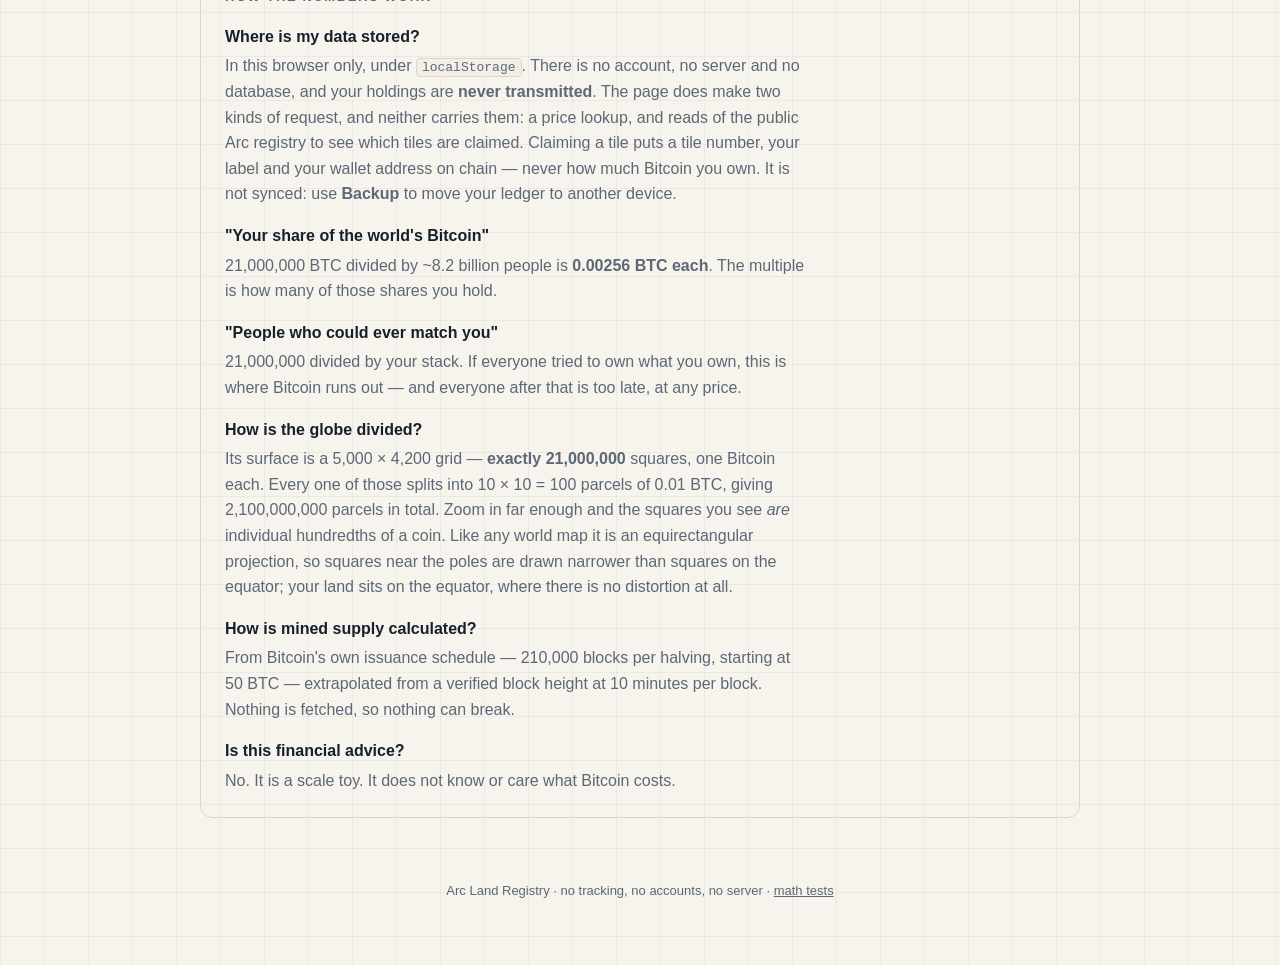
==== commit 11092b4c: "Timestamp the issuance feed, name Circle's contracts, stop rounding away real amounts Owner asked fo" ====
--- a/website/index.html
+++ b/website/index.html
@@ -481,10 +481,11 @@
       <div class="table-scroll">
         <table class="ledger">
           <thead>
-            <tr><th>Block</th><th></th><th class="num">Amount</th><th>Address</th></tr>
+            <tr><th>Time <span class="tz">WIB</span></th><th>Block · tx</th><th></th>
+                <th class="num">Amount</th><th>Address</th></tr>
           </thead>
           <tbody id="st-feed">
-            <tr><td colspan="4" class="tip__empty">Loading recent activity…</td></tr>
+            <tr><td colspan="5" class="tip__empty">Loading recent activity…</td></tr>
           </tbody>
         </table>
       </div>
--- a/website/style.css
+++ b/website/style.css
@@ -558,6 +558,15 @@
 .flow--mint { color: var(--green); }
 .flow--burn { color: var(--muted); }
 
+/* Issuance timestamps: the clock is the fact, the relative age is the context,
+   so the age is quieter and sits under it rather than competing. */
+.feed-time { white-space: nowrap; font-variant-numeric: tabular-nums; }
+.feed-ago { display: block; font-size: 10px; color: var(--muted); }
+/* Batched CCTP burns share a block and an amount, so without the tx the rows
+   look like duplicates of one event when they are ten separate transactions. */
+.feed-tx { display: block; font-size: 10px; color: var(--muted);
+           font-family: var(--mono, ui-monospace, Menlo, monospace); }
+
 /* The Arc row in the chain table has to be findable at a glance. */
 .chain-arc { color: var(--gold); font-weight: 700; }
 .chain-arc td { background: var(--gold-bg); }
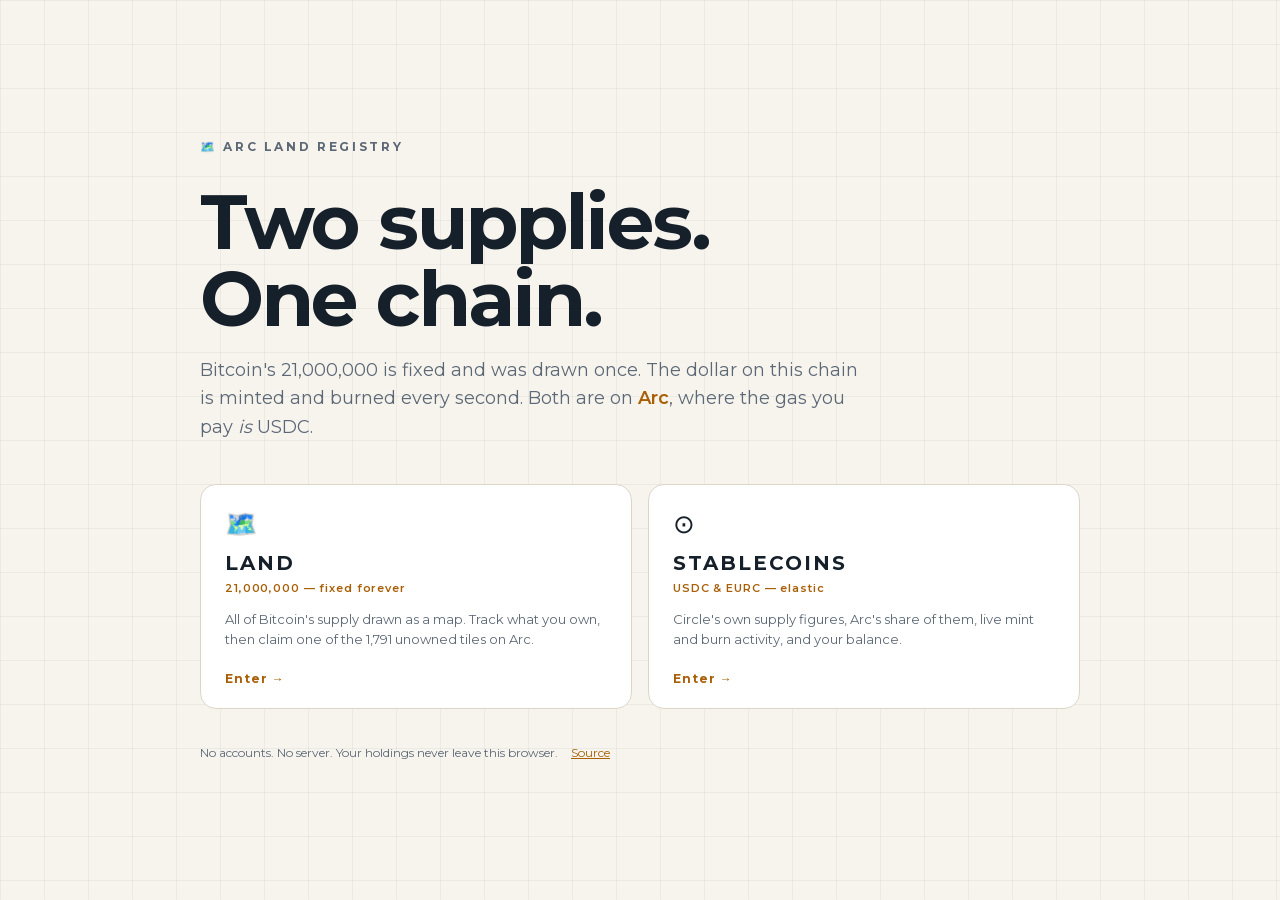
==== commit d347ec9f: "Add a landing page, and self-host Montserrat Opening the site now shows a landing with two cards - L" ====
--- a/website/index.html
+++ b/website/index.html
@@ -26,11 +26,59 @@
         ? 'light' : 'dark';
     }
     root.setAttribute('data-theme', saved);
+
+    // Landing vs terminal, settled here for the same reason as the theme: a
+    // deep link like #/stables must never flash the landing on its way past.
+    root.setAttribute('data-view', /^#\/(land|stables)/.test(location.hash) ? 'app' : 'landing');
   })();
 </script>
 <link rel="stylesheet" href="style.css">
 </head>
 <body>
+
+<!-- Landing. Shown when the page is opened with no route; picking a card enters
+     the terminal at that section. A deep link (#/land, #/stables) skips it, so a
+     shared URL still lands where it says it will. -->
+<div id="landing">
+  <div class="landing__inner">
+    <div class="landing__mark">🗺️ ARC LAND REGISTRY</div>
+    <h1 class="landing__h1">Two supplies.<br>One chain.</h1>
+    <p class="landing__lede">
+      Bitcoin's 21,000,000 is fixed and was drawn once. The dollar on this chain
+      is minted and burned every second. Both are on <strong>Arc</strong>, where
+      the gas you pay <em>is</em> USDC.
+    </p>
+
+    <div class="landing__cards">
+      <button class="lcard" type="button" data-go="land">
+        <span class="lcard__icon">🗺️</span>
+        <span class="lcard__name">LAND</span>
+        <span class="lcard__tag">21,000,000 — fixed forever</span>
+        <span class="lcard__desc">
+          All of Bitcoin's supply drawn as a map. Track what you own, then claim
+          one of the 1,791 unowned tiles on Arc.
+        </span>
+        <span class="lcard__go">Enter →</span>
+      </button>
+
+      <button class="lcard" type="button" data-go="stables">
+        <span class="lcard__icon">⊙</span>
+        <span class="lcard__name">STABLECOINS</span>
+        <span class="lcard__tag">USDC &amp; EURC — elastic</span>
+        <span class="lcard__desc">
+          Circle's own supply figures, Arc's share of them, live mint and burn
+          activity, and your balance.
+        </span>
+        <span class="lcard__go">Enter →</span>
+      </button>
+    </div>
+
+    <p class="landing__foot">
+      No accounts. No server. Your holdings never leave this browser.
+      <a href="https://github.com/squidape/squidandape-arcland" target="_blank" rel="noopener noreferrer">Source</a>
+    </p>
+  </div>
+</div>
 
 <header class="topbar">
   <div class="wrap topbar__inner">
--- a/website/style.css
+++ b/website/style.css
@@ -12,7 +12,21 @@
    (iso.js) and the globe (globe.js) carry their own palettes keyed to the same
    `data-theme` attribute, since they paint pixels rather than style boxes. */
 
+/* Montserrat, self-hosted.
+   Not from Google Fonts: an external stylesheet and font host would mean two
+   more origins in connect-src/style-src, a request to a third party on every
+   page load, and a dependency the "no build step, no CDN" property does not
+   have. One 35KB variable woff2 covers 400-700. SIL OFL, licence in fonts/. */
+@font-face {
+  font-family: 'Montserrat';
+  src: url('fonts/montserrat-latin.woff2') format('woff2');
+  font-weight: 100 900;                 /* variable axis */
+  font-style: normal;
+  font-display: swap;                   /* text stays readable while it loads */
+}
+
 :root {
+  --font: 'Montserrat', ui-sans-serif, -apple-system, "Segoe UI", Roboto, Helvetica, Arial, sans-serif;
   --bg:        #0c1116;
   --panel:     #131a21;
   --panel-2:   #182029;
@@ -179,10 +193,70 @@
     linear-gradient(90deg, var(--grid) 1px, transparent 1px);
   background-size: 44px 44px;
   color: var(--text);
-  font: 16px/1.6 ui-sans-serif, -apple-system, "Segoe UI", Roboto, Helvetica, Arial, sans-serif;
+  font: 16px/1.6 var(--font);
 }
 
 .wrap { max-width: 920px; margin: 0 auto; padding: 0 20px; }
+
+/* ------------------------------------------------------------- landing */
+
+/* The landing and the terminal are one page in two states, driven by
+   data-view on <html>. The <head> boot script sets it from the hash before
+   first paint, so a deep link never flashes the landing on the way through. */
+:root[data-view="landing"] .topbar,
+:root[data-view="landing"] main,
+:root[data-view="landing"] .footer { display: none; }
+:root[data-view="app"] #landing { display: none; }
+
+#landing {
+  min-height: 100vh;
+  display: flex; align-items: center; justify-content: center;
+  padding: 40px 20px;
+}
+.landing__inner { max-width: 880px; width: 100%; }
+.landing__mark {
+  font-size: 12px; font-weight: 700; letter-spacing: .22em;
+  color: var(--muted); margin-bottom: 26px;
+}
+.landing__h1 {
+  font-family: var(--font);
+  margin: 0 0 18px;
+  font-size: clamp(38px, 8vw, 76px);
+  font-weight: 700; line-height: 1.02; letter-spacing: -.03em;
+}
+.landing__lede {
+  margin: 0 0 42px; max-width: 56ch;
+  font-size: clamp(15px, 2.2vw, 18px); color: var(--muted);
+}
+.landing__lede strong { color: var(--gold); font-weight: 600; }
+
+.landing__cards { display: grid; grid-template-columns: 1fr 1fr; gap: 16px; }
+@media (max-width: 680px) { .landing__cards { grid-template-columns: 1fr; } }
+
+.lcard {
+  display: flex; flex-direction: column; align-items: flex-start; gap: 6px;
+  padding: 26px 24px 22px; cursor: pointer; text-align: left;
+  background: var(--panel); border: 1px solid var(--line);
+  border-radius: 16px; color: var(--text); font-family: var(--font);
+  transition: border-color .15s, transform .15s;
+}
+.lcard:hover { border-color: var(--gold-solid); transform: translateY(-2px); }
+.lcard:focus-visible { outline: 2px solid var(--gold-solid); outline-offset: 3px; }
+.lcard__icon { font-size: 26px; line-height: 1; margin-bottom: 8px; }
+.lcard__name { font-size: 20px; font-weight: 700; letter-spacing: .1em; }
+.lcard__tag { font-size: 11px; font-weight: 600; letter-spacing: .08em; color: var(--gold); }
+.lcard__desc { margin-top: 8px; font-size: 13px; line-height: 1.55; color: var(--muted); }
+.lcard__go {
+  margin-top: 16px; font-size: 12px; font-weight: 700;
+  letter-spacing: .08em; color: var(--gold);
+}
+.landing__foot {
+  margin: 34px 0 0; font-size: 12px; color: var(--muted);
+}
+.landing__foot a { color: var(--gold); margin-left: 10px; }
+
+/* Back to the landing from the terminal. */
+.brand { cursor: pointer; }
 
 /* -------------------------------------------------------------- topbar */
 
@@ -205,6 +279,7 @@
 
 .hero { padding: 56px 0 28px; }
 .hero h1 {
+  font-family: var(--font);
   margin: 0 0 14px;
   font-size: clamp(30px, 6vw, 50px);
   line-height: 1.1; letter-spacing: -.02em;
